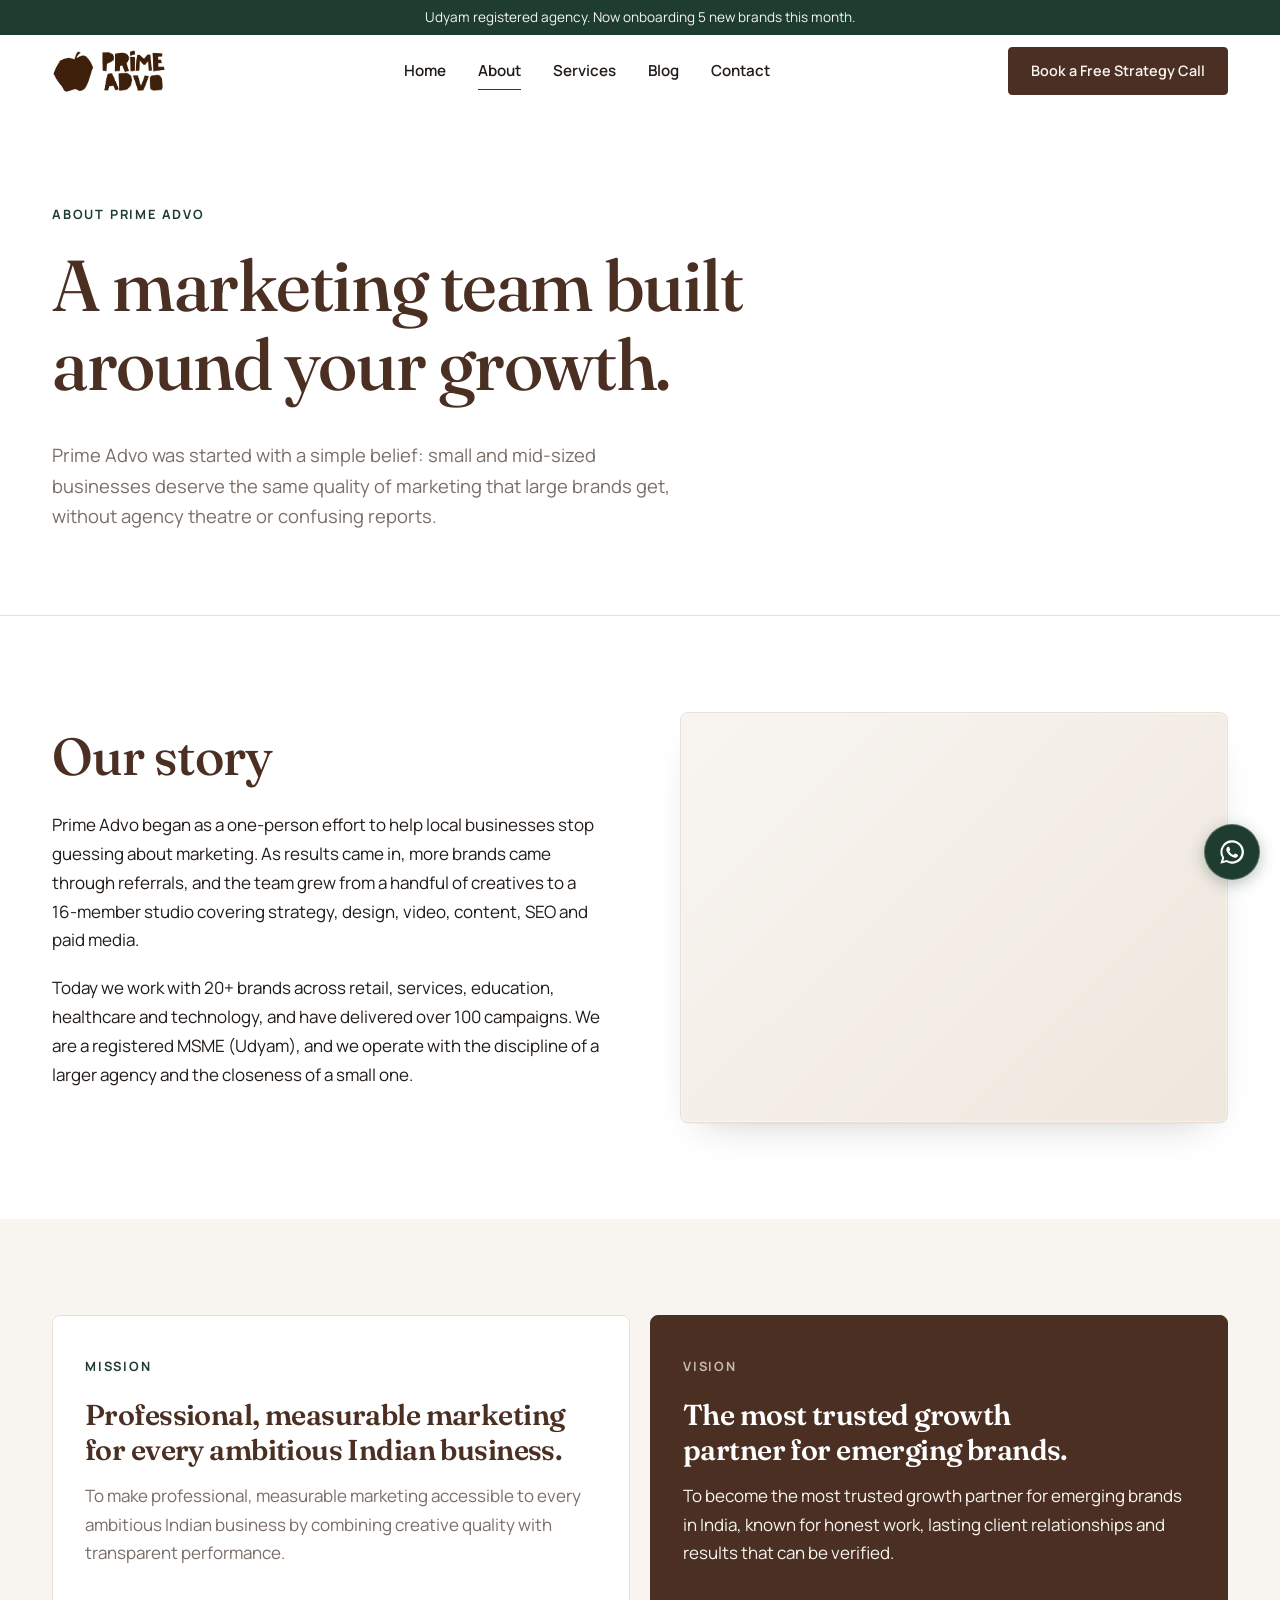
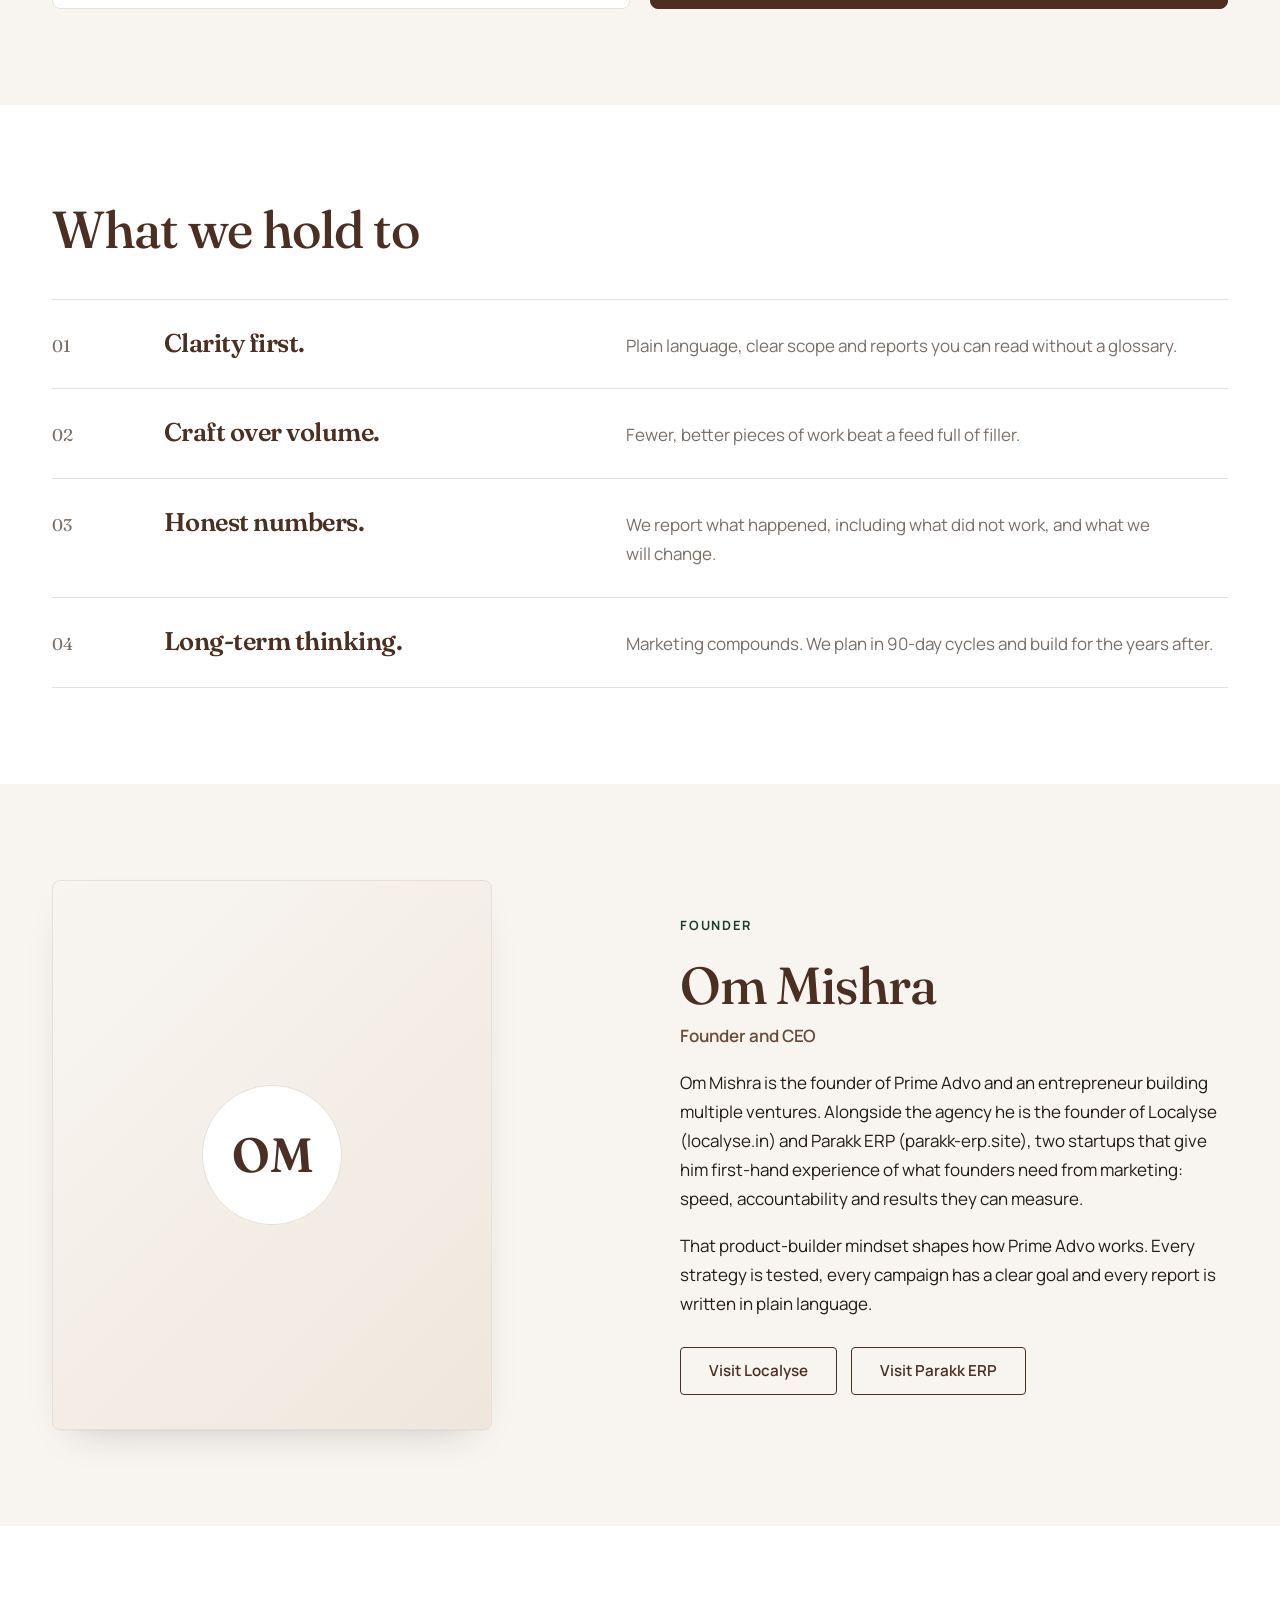
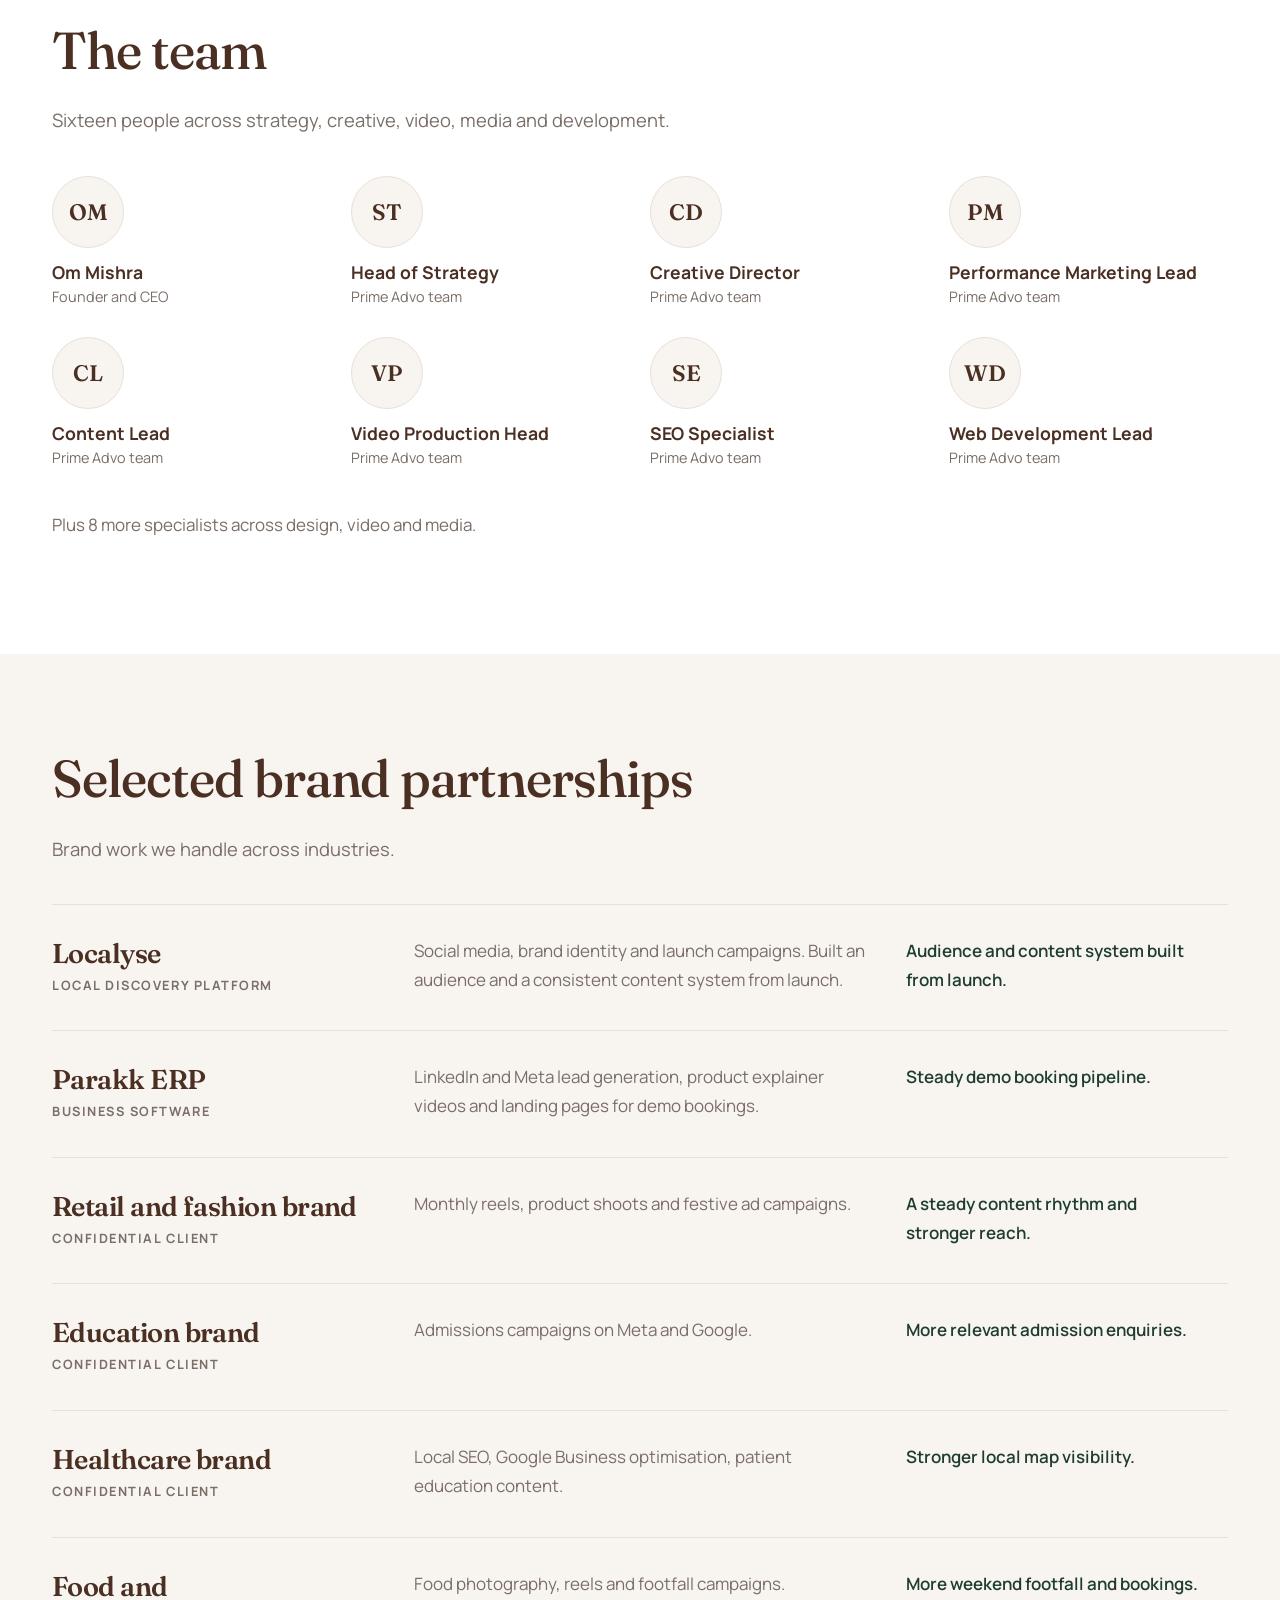
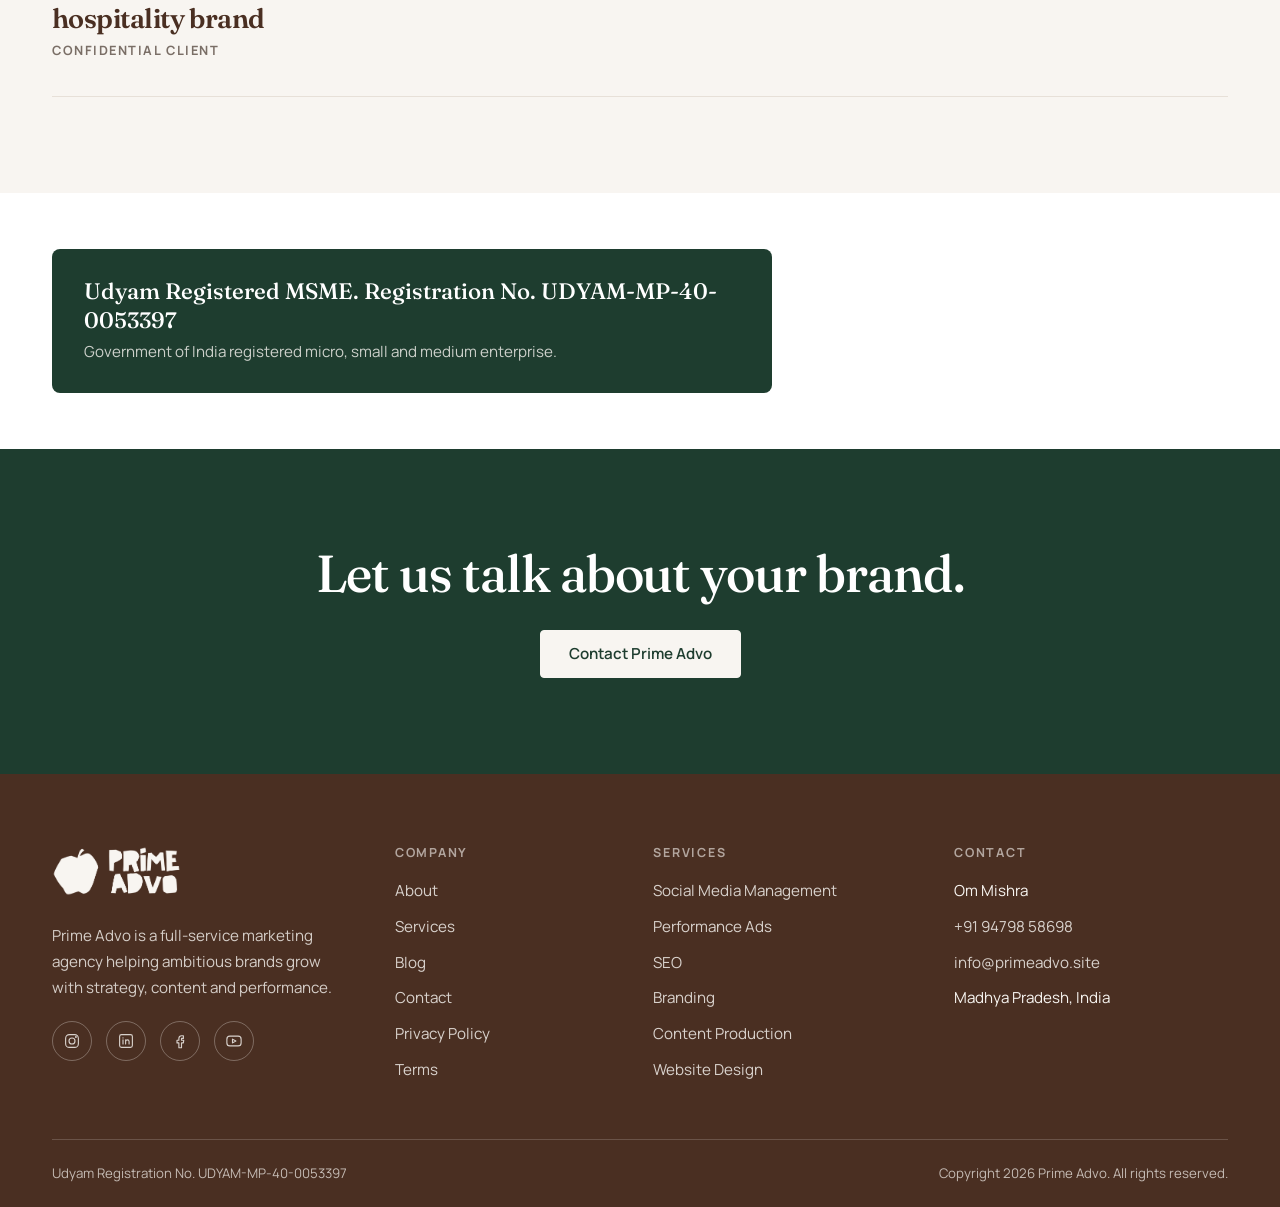
==== about.html @ 2bf1082f "first commit" ====
<!DOCTYPE html>
<html lang="en" class="no-js">
<head>
<meta charset="utf-8">
<meta name="viewport" content="width=device-width, initial-scale=1">
<title>About Prime Advo | A Marketing Team Built Around Your Growth</title>
<meta name="description" content="Meet Prime Advo: a 16-member marketing studio in Madhya Pradesh led by founder Om Mishra. Udyam registered, 20+ brands served, 100+ campaigns delivered.">
<meta property="og:type" content="website">
<meta property="og:site_name" content="Prime Advo">
<meta property="og:title" content="About Prime Advo">
<meta property="og:description" content="A 16-member marketing studio covering strategy, design, video, content, SEO and paid media.">
<meta property="og:image" content="https://images.unsplash.com/photo-1556761175-5973dc0f32e7?auto=format&fit=crop&w=1200&q=80">
<meta property="og:url" content="https://www.primeadvo.com/about.html">
<link rel="icon" href="assets/img/favicon.png" type="image/png">
<link rel="apple-touch-icon" href="assets/img/apple-touch-icon.png">
<meta name="theme-color" content="#4A2F22">
<link rel="preconnect" href="https://fonts.googleapis.com">
<link rel="preconnect" href="https://fonts.gstatic.com" crossorigin>
<link href="https://fonts.googleapis.com/css2?family=Fraunces:wght@500;600&family=Manrope:wght@400;500;600;700&display=swap" rel="stylesheet">
<link rel="stylesheet" href="css/style.css">
</head>
<body>
<a class="skip" href="#main">Skip to content</a>
<div class="announce">Udyam registered agency. Now onboarding 5 new brands this month.</div>
<header class="site-header">
  <div class="container nav">
    <a class="brand" href="index.html" aria-label="Prime Advo home"><img src="assets/img/logo.png" alt="Prime Advo" width="114" height="44"></a>
    <nav class="nav-links" aria-label="Primary">
      <a href="index.html">Home</a>
      <a href="about.html" aria-current="page">About</a>
      <a href="services.html">Services</a>
      <a href="blog.html">Blog</a>
      <a href="contact.html">Contact</a>
    </nav>
    <a class="btn nav-cta" href="contact.html">Book a Free Strategy Call</a>
    <button class="menu-btn" aria-label="Open menu" aria-expanded="false" aria-controls="mobile-menu"><svg class="icon" viewBox="0 0 24 24"><path d="M4 7h16M4 12h16M4 17h16"/></svg></button>
  </div>
</header>
<div class="scrim"></div>
<aside class="mobile-menu" id="mobile-menu" aria-label="Menu">
  <button class="close-btn" aria-label="Close menu"><svg class="icon" viewBox="0 0 24 24"><path d="M6 6l12 12M18 6L6 18"/></svg></button>
  <nav aria-label="Mobile">
    <a href="index.html">Home</a><a href="about.html">About</a><a href="services.html">Services</a><a href="blog.html">Blog</a><a href="contact.html">Contact</a>
  </nav>
  <a class="btn" href="contact.html">Book a Free Strategy Call</a>
</aside>

<main id="main">
<section class="page-hero">
  <div class="container">
    <span class="label">About Prime Advo</span>
    <h1>A marketing team built around your growth.</h1>
    <p class="lead">Prime Advo was started with a simple belief: small and mid-sized businesses deserve the same quality of marketing that large brands get, without agency theatre or confusing reports.</p>
  </div>
</section>

<section class="section" aria-labelledby="story-h">
  <div class="container">
    <div class="split">
      <div>
        <h2 id="story-h">Our story</h2>
        <p>Prime Advo began as a one-person effort to help local businesses stop guessing about marketing. As results came in, more brands came through referrals, and the team grew from a handful of creatives to a 16-member studio covering strategy, design, video, content, SEO and paid media.</p>
        <p>Today we work with 20+ brands across retail, services, education, healthcare and technology, and have delivered over 100 campaigns. We are a registered MSME (Udyam), and we operate with the discipline of a larger agency and the closeness of a small one.</p>
      </div>
      <div class="photo split-media">
        <img src="https://images.unsplash.com/photo-1556761175-5973dc0f32e7?auto=format&fit=crop&w=1400&q=80" alt="Prime Advo style creative team discussing a project at a shared table" width="1400" height="1050" loading="lazy">
      </div>
    </div>
  </div>
</section>

<section class="section bg-cream" aria-label="Mission and vision" style="padding:var(--pad-section) 0">
  <div class="container">
    <div class="panels">
      <div class="panel reveal" style="background:var(--white)"><span class="label">Mission</span><h3>Professional, measurable marketing for every ambitious Indian business.</h3><p style="margin:0;color:var(--muted)">To make professional, measurable marketing accessible to every ambitious Indian business by combining creative quality with transparent performance.</p></div>
      <div class="panel dark reveal"><span class="label" style="color:rgba(248,245,241,.7)">Vision</span><h3>The most trusted growth partner for emerging brands.</h3><p style="margin:0">To become the most trusted growth partner for emerging brands in India, known for honest work, lasting client relationships and results that can be verified.</p></div>
    </div>
  </div>
</section>

<section class="section" aria-labelledby="values-h">
  <div class="container">
    <h2 id="values-h" style="margin-bottom:40px">What we hold to</h2>
    <div class="values">
      <div class="value reveal"><span class="n">01</span><h3>Clarity first.</h3><p>Plain language, clear scope and reports you can read without a glossary.</p></div>
      <div class="value reveal"><span class="n">02</span><h3>Craft over volume.</h3><p>Fewer, better pieces of work beat a feed full of filler.</p></div>
      <div class="value reveal"><span class="n">03</span><h3>Honest numbers.</h3><p>We report what happened, including what did not work, and what we will change.</p></div>
      <div class="value reveal"><span class="n">04</span><h3>Long-term thinking.</h3><p>Marketing compounds. We plan in 90-day cycles and build for the years after.</p></div>
    </div>
  </div>
</section>

<section class="section bg-cream" aria-labelledby="founder-h">
  <div class="container">
    <div class="split">
      <div class="photo founder-photo">
        <span class="initials" aria-hidden="true">OM</span>
        <img src="assets/img/om-mishra.jpg" alt="Portrait of Om Mishra, founder and CEO of Prime Advo" width="880" height="1100" loading="lazy" style="position:absolute;inset:0" onerror="this.style.display='none'">
      </div>
      <div>
        <span class="label">Founder</span>
        <h2 id="founder-h" style="margin-bottom:.15em">Om Mishra</h2>
        <p style="color:var(--coffee-soft);font-weight:600">Founder and CEO</p>
        <p>Om Mishra is the founder of Prime Advo and an entrepreneur building multiple ventures. Alongside the agency he is the founder of Localyse (localyse.in) and Parakk ERP (parakk-erp.site), two startups that give him first-hand experience of what founders need from marketing: speed, accountability and results they can measure.</p>
        <p>That product-builder mindset shapes how Prime Advo works. Every strategy is tested, every campaign has a clear goal and every report is written in plain language.</p>
        <div class="btn-group">
          <a class="btn btn-outline" href="https://localyse.in" target="_blank" rel="noopener">Visit Localyse</a>
          <a class="btn btn-outline" href="https://parakk-erp.site" target="_blank" rel="noopener">Visit Parakk ERP</a>
        </div>
      </div>
    </div>
  </div>
</section>

<section class="section" aria-labelledby="team-h">
  <div class="container">
    <h2 id="team-h">The team</h2>
    <p class="lead">Sixteen people across strategy, creative, video, media and development.</p>
    <div class="team-grid">
      <div class="member reveal"><div class="initials" aria-hidden="true">OM</div><h3>Om Mishra</h3><p>Founder and CEO</p></div>
      <div class="member reveal"><div class="initials" aria-hidden="true">ST</div><h3>Head of Strategy</h3><p>Prime Advo team</p></div>
      <div class="member reveal"><div class="initials" aria-hidden="true">CD</div><h3>Creative Director</h3><p>Prime Advo team</p></div>
      <div class="member reveal"><div class="initials" aria-hidden="true">PM</div><h3>Performance Marketing Lead</h3><p>Prime Advo team</p></div>
      <div class="member reveal"><div class="initials" aria-hidden="true">CL</div><h3>Content Lead</h3><p>Prime Advo team</p></div>
      <div class="member reveal"><div class="initials" aria-hidden="true">VP</div><h3>Video Production Head</h3><p>Prime Advo team</p></div>
      <div class="member reveal"><div class="initials" aria-hidden="true">SE</div><h3>SEO Specialist</h3><p>Prime Advo team</p></div>
      <div class="member reveal"><div class="initials" aria-hidden="true">WD</div><h3>Web Development Lead</h3><p>Prime Advo team</p></div>
    </div>
    <p style="margin-top:40px;color:var(--muted)">Plus 8 more specialists across design, video and media.</p>
  </div>
</section>

<section class="section bg-cream" aria-labelledby="partners-h">
  <div class="container">
    <h2 id="partners-h">Selected brand partnerships</h2>
    <p class="lead">Brand work we handle across industries.</p>
    <div class="brand-rows">
      <div class="brand-row reveal"><div><h3>Localyse</h3><span class="ind">Local discovery platform</span></div><p>Social media, brand identity and launch campaigns. Built an audience and a consistent content system from launch.</p><p class="res">Audience and content system built from launch.</p></div>
      <div class="brand-row reveal"><div><h3>Parakk ERP</h3><span class="ind">Business software</span></div><p>LinkedIn and Meta lead generation, product explainer videos and landing pages for demo bookings.</p><p class="res">Steady demo booking pipeline.</p></div>
      <div class="brand-row reveal"><div><h3>Retail and fashion brand</h3><span class="ind">Confidential client</span></div><p>Monthly reels, product shoots and festive ad campaigns.</p><p class="res">A steady content rhythm and stronger reach.</p></div>
      <div class="brand-row reveal"><div><h3>Education brand</h3><span class="ind">Confidential client</span></div><p>Admissions campaigns on Meta and Google.</p><p class="res">More relevant admission enquiries.</p></div>
      <div class="brand-row reveal"><div><h3>Healthcare brand</h3><span class="ind">Confidential client</span></div><p>Local SEO, Google Business optimisation, patient education content.</p><p class="res">Stronger local map visibility.</p></div>
      <div class="brand-row reveal"><div><h3>Food and hospitality brand</h3><span class="ind">Confidential client</span></div><p>Food photography, reels and footfall campaigns.</p><p class="res">More weekend footfall and bookings.</p></div>
    </div>
  </div>
</section>

<section class="section" aria-label="Credentials" style="padding:56px 0">
  <div class="container">
    <div class="badge"><strong>Udyam Registered MSME. Registration No. UDYAM-MP-40-0053397</strong><span>Government of India registered micro, small and medium enterprise.</span></div>
  </div>
</section>

<section class="section bg-forest cta">
  <div class="container">
    <h2>Let us talk about your brand.</h2>
    <div class="btn-group"><a class="btn btn-light" href="contact.html">Contact Prime Advo</a></div>
  </div>
</section>
</main>

<footer class="footer">
  <div class="container">
    <div class="footer-grid">
      <div>
        <a class="brand" href="index.html" aria-label="Prime Advo home"><img src="assets/img/logo-light.png" alt="Prime Advo" width="130" height="50"></a>
        <p style="margin-top:18px;max-width:320px">Prime Advo is a full-service marketing agency helping ambitious brands grow with strategy, content and performance.</p>
        <div class="social">
          <a href="#" aria-label="Instagram"><svg class="icon" viewBox="0 0 24 24"><rect x="3.5" y="3.5" width="17" height="17" rx="5"/><circle cx="12" cy="12" r="4"/><circle cx="17.2" cy="6.8" r=".6"/></svg></a>
          <a href="#" aria-label="LinkedIn"><svg class="icon" viewBox="0 0 24 24"><rect x="3.5" y="3.5" width="17" height="17" rx="2.5"/><path d="M8 10.5V16M8 7.8v.1M11.5 16v-3.2a2.3 2.3 0 0 1 4.6 0V16M11.5 10.5V16"/></svg></a>
          <a href="#" aria-label="Facebook"><svg class="icon" viewBox="0 0 24 24"><path d="M14 8.5h2.5V5H14a3.5 3.5 0 0 0-3.5 3.5V11H8v3.5h2.5V21H14v-6.5h2.5L17 11h-3V8.5z"/></svg></a>
          <a href="#" aria-label="YouTube"><svg class="icon" viewBox="0 0 24 24"><rect x="2.5" y="5.5" width="19" height="13" rx="4"/><path d="M10 9.5v5l4.5-2.5z"/></svg></a>
        </div>
      </div>
      <div><h4>Company</h4><ul><li><a href="about.html">About</a></li><li><a href="services.html">Services</a></li><li><a href="blog.html">Blog</a></li><li><a href="contact.html">Contact</a></li><li><a href="privacy.html">Privacy Policy</a></li><li><a href="terms.html">Terms</a></li></ul></div>
      <div><h4>Services</h4><ul><li><a href="services.html#social">Social Media Management</a></li><li><a href="services.html#ads">Performance Ads</a></li><li><a href="services.html#seo">SEO</a></li><li><a href="services.html#branding">Branding</a></li><li><a href="services.html#content">Content Production</a></li><li><a href="services.html#website">Website Design</a></li></ul></div>
      <div><h4>Contact</h4><ul><li>Om Mishra</li><li><a href="tel:+919479858698">+91 94798 58698</a></li><li><a href="mailto:info@primeadvo.site">info@primeadvo.site</a></li><li>Madhya Pradesh, India</li></ul></div>
    </div>
    <div class="footer-bottom"><span>Udyam Registration No. UDYAM-MP-40-0053397</span><span>Copyright 2026 Prime Advo. All rights reserved.</span></div>
  </div>
</footer>

<a class="wa" href="https://wa.me/919479858698?text=Hi%20Prime%20Advo%2C%20I%20want%20to%20discuss%20my%20brand." target="_blank" rel="noopener" aria-label="Chat with Prime Advo on WhatsApp"><svg viewBox="0 0 24 24" aria-hidden="true"><path d="M12.04 2a9.9 9.9 0 0 0-8.5 15l-1.5 5 5.1-1.4A10 10 0 1 0 12.04 2zm0 18.2a8.2 8.2 0 0 1-4.2-1.15l-.3-.18-3 .8.8-2.9-.2-.3a8.2 8.2 0 1 1 6.9 3.73zm4.5-6.1c-.25-.12-1.46-.72-1.69-.8-.22-.08-.39-.12-.55.12-.16.25-.63.8-.78.96-.14.17-.29.18-.53.06a6.7 6.7 0 0 1-3.3-2.9c-.25-.43.25-.4.72-1.33.08-.16.04-.3-.02-.42-.06-.12-.55-1.33-.76-1.82-.2-.48-.4-.41-.55-.42h-.47c-.16 0-.43.06-.65.3-.22.25-.86.85-.86 2.07s.88 2.4 1 2.57c.12.16 1.74 2.65 4.2 3.72 1.56.67 2.17.73 2.95.62.48-.07 1.46-.6 1.67-1.18.2-.58.2-1.07.14-1.18-.06-.1-.22-.16-.47-.28z"/></svg></a>
<script src="js/main.js"></script>
</body>
</html>
---- css/style.css ----
/* Prime Advo - main stylesheet. Light theme only. */
:root {
  --white: #FFFFFF;
  --cream: #F8F5F1;
  --coffee: #4A2F22;
  --coffee-soft: #6B4A38;
  --forest: #1E3D2F;
  --ink: #221C18;
  --muted: #7A6E66;
  --line: #E7E0D8;
  --font-head: 'Fraunces', Georgia, 'Times New Roman', serif;
  --font-body: 'Manrope', system-ui, -apple-system, 'Segoe UI', sans-serif;
  --pad-section: 64px;
  --gutter: 20px;
}
@media (min-width: 900px) { :root { --pad-section: 96px; --gutter: 32px; } }

*, *::before, *::after { box-sizing: border-box; }
html { scroll-behavior: smooth; -webkit-text-size-adjust: 100%; }
body {
  margin: 0; font-family: var(--font-body); font-size: 17px; line-height: 1.7;
  color: var(--ink); background: var(--white); -webkit-font-smoothing: antialiased;
}
img { max-width: 100%; height: auto; display: block; }
a { color: inherit; text-decoration: none; }
ul { margin: 0; padding: 0; list-style: none; }
h1, h2, h3, h4 { font-family: var(--font-head); font-weight: 500; color: var(--coffee); line-height: 1.1; letter-spacing: -0.02em; margin: 0 0 .5em; }
h1 { font-size: clamp(2.5rem, 7vw, 5.25rem); font-weight: 500; }
h2 { font-size: clamp(2rem, 4.2vw, 3.25rem); }
h3 { font-size: clamp(1.35rem, 2vw, 1.75rem); font-weight: 600; line-height: 1.2; }
p { margin: 0 0 1.1em; }
.lead { font-size: 1.15rem; color: var(--muted); max-width: 640px; }
.label { font-size: .8rem; font-weight: 700; letter-spacing: .14em; text-transform: uppercase; color: var(--coffee-soft); margin-bottom: 20px; display: block; }
:focus-visible { outline: 2px solid var(--forest); outline-offset: 3px; border-radius: 2px; }
.skip { position: absolute; left: -999px; top: 8px; background: var(--coffee); color: var(--cream); padding: 10px 16px; z-index: 200; }
.skip:focus { left: 8px; }

.container { width: 100%; max-width: 1240px; margin: 0 auto; padding: 0 var(--gutter); }
.section { padding: var(--pad-section) 0; }
.bg-cream { background: var(--cream); }
.bg-forest { background: var(--forest); color: var(--cream); }
.bg-forest h2, .bg-forest h3 { color: var(--white); }
.center { text-align: center; }
.center .lead { margin-left: auto; margin-right: auto; }

/* Buttons */
.btn {
  display: inline-block; padding: 14px 28px; border-radius: 4px; font-family: var(--font-body);
  font-weight: 600; font-size: .95rem; line-height: 1.2; cursor: pointer; border: 1.5px solid var(--coffee);
  background: var(--coffee); color: var(--cream); transition: background .25s, color .25s, border-color .25s, transform .25s;
}
.btn:hover { background: var(--coffee-soft); border-color: var(--coffee-soft); }
.btn-outline { background: transparent; color: var(--coffee); }
.btn-outline:hover { background: var(--coffee); color: var(--cream); border-color: var(--coffee); }
.btn-light { background: var(--cream); color: var(--forest); border-color: var(--cream); }
.btn-light:hover { background: var(--white); border-color: var(--white); }
.btn-group { display: flex; flex-wrap: wrap; gap: 14px; margin-top: 28px; }
.link-arrow { display: inline-flex; align-items: center; gap: 8px; font-weight: 600; color: var(--coffee); border-bottom: 1px solid transparent; transition: gap .25s, border-color .25s; }
.link-arrow:hover { gap: 14px; border-color: var(--coffee); }
.link-arrow svg { width: 18px; height: 18px; }
.icon { width: 22px; height: 22px; fill: none; stroke: currentColor; stroke-width: 1.5; stroke-linecap: round; stroke-linejoin: round; }

/* Announcement bar */
.announce { background: var(--forest); color: var(--cream); font-size: .85rem; text-align: center; padding: 8px var(--gutter); line-height: 1.4; }

/* Navbar */
.site-header { position: sticky; top: 0; z-index: 100; background: rgba(255,255,255,.94); -webkit-backdrop-filter: saturate(1.4) blur(10px); backdrop-filter: saturate(1.4) blur(10px); border-bottom: 1px solid transparent; transition: border-color .3s, box-shadow .3s; }
.site-header.scrolled { border-bottom-color: var(--line); box-shadow: 0 2px 14px rgba(34, 28, 24, .06); }
.nav { display: flex; align-items: center; justify-content: space-between; height: 72px; }
.brand { display: inline-flex; align-items: center; gap: 10px; }
.brand img { height: 44px; width: auto; }
.brand-text { display: none; font-family: var(--font-head); font-weight: 600; font-size: 1.4rem; color: var(--coffee); letter-spacing: -0.02em; }
.brand.no-logo .brand-text { display: inline; }
.footer .brand-text { color: var(--white); }
.nav-links { display: none; gap: 32px; }
.nav-links a { font-weight: 600; font-size: .95rem; padding: 6px 0; border-bottom: 1.5px solid transparent; transition: border-color .25s, color .25s; }
.nav-links a:hover { color: var(--coffee-soft); }
.nav-links a[aria-current="page"] { border-bottom-color: var(--coffee); }
.nav-cta { display: none; padding: 12px 22px; font-size: .9rem; }
.menu-btn { width: 44px; height: 44px; background: none; border: 0; cursor: pointer; color: var(--coffee); display: inline-flex; align-items: center; justify-content: center; }
.menu-btn svg { width: 26px; height: 26px; }
@media (min-width: 960px) {
  .nav-links, .nav-cta { display: flex; }
  .menu-btn { display: none; }
}
.mobile-menu {
  position: fixed; inset: 0 0 0 auto; width: min(86vw, 380px); height: 100vh; height: 100dvh; background: var(--white);
  z-index: 150; padding: 24px; transform: translateX(100%); transition: transform .35s ease; visibility: hidden;
  display: flex; flex-direction: column; border-left: 1px solid var(--line);
}
.mobile-menu.open { transform: none; visibility: visible; }
.mobile-menu .close-btn { align-self: flex-end; background: none; border: 0; width: 44px; height: 44px; cursor: pointer; color: var(--coffee); }
.mobile-menu nav { margin: 24px 0; }
.mobile-menu nav a { display: block; font-family: var(--font-head); font-size: 2rem; color: var(--coffee); padding: 10px 0; border-bottom: 1px solid var(--line); }
.mobile-menu .btn { text-align: center; margin-top: auto; }
.scrim { position: fixed; inset: 0; background: rgba(34, 28, 24, .35); z-index: 140; opacity: 0; pointer-events: none; transition: opacity .3s; }
.scrim.open { opacity: 1; pointer-events: auto; }

/* Hero */
.hero { padding: 48px 0 var(--pad-section); }
.hero-grid { display: grid; gap: 48px; align-items: center; }
@media (min-width: 960px) { .hero-grid { grid-template-columns: 1.1fr .9fr; gap: 72px; } .hero { padding-top: 80px; } }
.hero p.lead { margin-top: 24px; }
.photo { position: relative; border-radius: 8px; overflow: hidden; border: 1px solid var(--line); background: var(--cream); }
.photo img { width: 100%; height: 100%; object-fit: cover; }
.hero-photo { aspect-ratio: 4 / 5; }
.float-card { position: absolute; left: 16px; bottom: 16px; background: var(--white); border: 1px solid var(--line); border-radius: 8px; padding: 14px 20px; display: flex; gap: 22px; }
.float-card strong { display: block; font-family: var(--font-head); font-size: 1.6rem; color: var(--coffee); line-height: 1.1; font-weight: 600; }
.float-card span { font-size: .8rem; color: var(--muted); }
.trust-row { margin-top: 64px; padding-top: 24px; border-top: 1px solid var(--line); display: grid; gap: 12px 32px; grid-template-columns: 1fr 1fr; font-size: .9rem; font-weight: 600; color: var(--coffee-soft); }
@media (min-width: 900px) { .trust-row { grid-template-columns: repeat(4, 1fr); } }
.trust-row li { display: flex; align-items: center; gap: 10px; }
.trust-row svg { width: 18px; height: 18px; flex: none; color: var(--forest); }

/* Marquee */
.marquee-wrap { overflow: hidden; margin-top: 32px; border-top: 1px solid var(--line); border-bottom: 1px solid var(--line); padding: 28px 0; }
.marquee { display: flex; width: max-content; animation: scroll 38s linear infinite; }
.marquee:hover { animation-play-state: paused; }
.marquee span { font-family: var(--font-head); font-size: clamp(1.6rem, 3vw, 2.4rem); color: var(--coffee); padding: 0 40px; white-space: nowrap; font-weight: 500; }
.marquee span::after { content: ""; display: inline-block; width: 6px; height: 6px; background: var(--line); border-radius: 50%; margin-left: 80px; vertical-align: middle; }
@keyframes scroll { to { transform: translateX(-50%); } }

/* Statement */
.statement { font-family: var(--font-head); font-size: clamp(1.6rem, 3.4vw, 2.75rem); line-height: 1.25; color: var(--coffee); max-width: 1000px; letter-spacing: -0.015em; }

/* Numbered services */
.sec-head { display: grid; gap: 16px; margin-bottom: 48px; }
@media (min-width: 900px) { .sec-head { grid-template-columns: 1fr 1fr; align-items: end; } }
.num-list { border-top: 1px solid var(--line); }
.num-row { display: grid; gap: 8px; padding: 32px 0; border-bottom: 1px solid var(--line); transition: background .25s, padding .25s; align-items: start; }
.num-row .n { font-family: var(--font-head); font-size: 1.1rem; color: var(--muted); }
.num-row h3 { margin: 0; font-size: clamp(1.5rem, 2.8vw, 2.25rem); }
.num-row p { margin: 0; color: var(--muted); max-width: 520px; }
.num-row .link-arrow { margin-top: 8px; }
@media (min-width: 900px) {
  .num-row { grid-template-columns: 80px 1.1fr 1.2fr 60px; gap: 32px; align-items: center; }
  .num-row .link-arrow { margin: 0; justify-self: end; }
  .num-row:hover { padding-left: 12px; }
}

/* Stats */
.stats { display: grid; gap: 40px 24px; grid-template-columns: 1fr 1fr; }
@media (min-width: 900px) { .stats { grid-template-columns: repeat(4, 1fr); } }
.stat { border-left: 1px solid rgba(248, 245, 241, .25); padding-left: 20px; }
.stat .big { font-family: var(--font-head); font-size: clamp(2.5rem, 5vw, 4rem); color: var(--white); line-height: 1; font-weight: 500; }
.stat p { margin: 10px 0 0; font-size: .95rem; color: rgba(248, 245, 241, .8); }

/* Process */
.timeline { display: grid; gap: 0; position: relative; }
.step { padding: 0 0 36px 36px; border-left: 1px solid var(--coffee-soft); position: relative; }
.step::before { content: ""; position: absolute; left: -5px; top: 6px; width: 9px; height: 9px; border-radius: 50%; background: var(--coffee); }
.step .n { font-family: var(--font-head); color: var(--muted); font-size: 1rem; }
.step h3 { margin: 4px 0 8px; }
.step p { color: var(--muted); margin: 0; font-size: .97rem; }
@media (min-width: 900px) {
  .timeline { grid-template-columns: repeat(4, 1fr); gap: 32px; border-top: 1px solid var(--coffee-soft); padding-top: 0; }
  .step { border-left: 0; padding: 36px 0 0; }
  .step::before { left: 0; top: -5px; }
}

/* Split */
.split { display: grid; gap: 48px; align-items: center; }
@media (min-width: 900px) { .split { grid-template-columns: 1fr 1fr; gap: 80px; } .split.rev .split-media { order: -1; } }
.split-media { aspect-ratio: 4 / 3; }
.points { display: grid; gap: 22px; margin-top: 32px; }
.points li { border-left: 2px solid var(--coffee); padding-left: 20px; }
.points strong { color: var(--coffee); }

/* Cards */
.card { background: var(--white); border: 1px solid var(--line); border-radius: 8px; padding: 28px; transition: transform .3s, border-color .3s; }
.card:hover { transform: translateY(-4px); border-color: var(--coffee-soft); }
.bg-cream .card { background: var(--white); }
.mini-grid { display: grid; gap: 20px; }
@media (min-width: 800px) { .mini-grid { grid-template-columns: repeat(3, 1fr); } }
.mini-grid .price { font-family: var(--font-head); font-size: 2rem; color: var(--coffee); font-weight: 600; line-height: 1.1; margin: 8px 0 12px; }
.mini-grid p { color: var(--muted); font-size: .95rem; margin: 0; }

/* Testimonials */
.quotes { display: grid; gap: 40px; }
@media (min-width: 900px) { .quotes { grid-template-columns: repeat(3, 1fr); gap: 48px; } }
.quote { border-top: 1px solid var(--line); padding-top: 24px; }
.quote blockquote { margin: 0 0 20px; font-family: var(--font-head); font-size: 1.3rem; line-height: 1.4; color: var(--coffee); }
.quote cite { font-style: normal; font-size: .9rem; color: var(--muted); font-weight: 600; }

/* Accordion */
.faq { max-width: 860px; border-top: 1px solid var(--line); }
.faq-item { border-bottom: 1px solid var(--line); }
.faq-q { width: 100%; text-align: left; background: none; border: 0; padding: 24px 0; cursor: pointer; display: flex; justify-content: space-between; align-items: center; gap: 20px; font-family: var(--font-head); font-size: 1.3rem; color: var(--coffee); font-weight: 500; line-height: 1.3; }
.faq-q svg { width: 20px; height: 20px; flex: none; transition: transform .3s; }
.faq-q[aria-expanded="true"] svg { transform: rotate(45deg); }
.faq-a { display: grid; grid-template-rows: 0fr; transition: grid-template-rows .3s ease; }
.faq-a > div { overflow: hidden; }
.faq-a p { margin: 0 0 24px; color: var(--muted); max-width: 720px; }
.faq-q[aria-expanded="true"] + .faq-a { grid-template-rows: 1fr; }

/* CTA */
.cta { text-align: center; }
.cta h2 { max-width: 760px; margin-left: auto; margin-right: auto; }
.cta p { max-width: 560px; margin: 0 auto 8px; color: rgba(248, 245, 241, .85); }
.cta .btn-group { justify-content: center; }

/* Page hero (inner pages) */
.page-hero { padding: 64px 0 40px; border-bottom: 1px solid var(--line); }
.page-hero h1 { max-width: 920px; font-size: clamp(2.4rem, 6vw, 4.5rem); }
@media (min-width: 900px) { .page-hero { padding: 96px 0 64px; } }

/* About */
.panels { display: grid; gap: 20px; }
@media (min-width: 800px) { .panels { grid-template-columns: 1fr 1fr; } }
.panel { padding: 40px 32px; border-radius: 8px; border: 1px solid var(--line); background: var(--cream); }
.panel.dark { background: var(--coffee); color: var(--cream); border-color: var(--coffee); }
.panel.dark h3 { color: var(--white); }
.panel h3 { font-size: 1.8rem; }
.values { border-top: 1px solid var(--line); }
.value { display: grid; gap: 6px; padding: 28px 0; border-bottom: 1px solid var(--line); }
.value h3 { margin: 0; }
.value p { margin: 0; color: var(--muted); }
@media (min-width: 800px) { .value { grid-template-columns: 80px 1fr 1.4fr; gap: 32px; align-items: baseline; } }
.value .n { font-family: var(--font-head); color: var(--muted); }
.founder-photo { aspect-ratio: 4 / 5; max-width: 440px; display: flex; align-items: center; justify-content: center; }
.initials { width: 72px; height: 72px; border-radius: 50%; background: var(--cream); border: 1px solid var(--line); display: flex; align-items: center; justify-content: center; font-family: var(--font-head); font-size: 1.4rem; color: var(--coffee); font-weight: 600; }
.founder-photo .initials { width: 140px; height: 140px; font-size: 3rem; background: var(--white); }
.team-grid { display: grid; gap: 28px 20px; grid-template-columns: 1fr 1fr; margin-top: 40px; }
@media (min-width: 900px) { .team-grid { grid-template-columns: repeat(4, 1fr); } }
.member .initials { margin-bottom: 14px; }
.bg-cream .member .initials { background: var(--white); }
.section:not(.bg-cream) .member .initials { background: var(--cream); }
.member h3 { font-size: 1.1rem; margin: 0 0 2px; font-family: var(--font-body); font-weight: 700; letter-spacing: 0; }
.member p { margin: 0; font-size: .9rem; color: var(--muted); }
.brand-rows { border-top: 1px solid var(--line); margin-top: 40px; }
.brand-row { display: grid; gap: 10px; padding: 32px 0; border-bottom: 1px solid var(--line); }
.brand-row h3 { margin: 0; font-size: 1.7rem; }
.brand-row .ind { font-size: .8rem; font-weight: 700; letter-spacing: .12em; text-transform: uppercase; color: var(--muted); }
.brand-row p { margin: 0; color: var(--muted); }
.brand-row .res { color: var(--forest); font-weight: 600; }
@media (min-width: 900px) { .brand-row { grid-template-columns: 1fr 1.4fr 1fr; gap: 40px; align-items: start; } }
.badge { display: inline-flex; flex-direction: column; gap: 4px; background: var(--forest); color: var(--cream); padding: 28px 32px; border-radius: 8px; max-width: 720px; }
.badge strong { font-family: var(--font-head); font-size: 1.4rem; font-weight: 500; color: var(--white); line-height: 1.3; }
.badge span { font-size: .95rem; color: rgba(248, 245, 241, .8); }

/* Services page */
.svc-row { display: grid; gap: 32px; padding: 56px 0; border-bottom: 1px solid var(--line); align-items: center; scroll-margin-top: 90px; }
.svc-row:first-child { padding-top: 0; }
@media (min-width: 900px) { .svc-row { grid-template-columns: 1fr 1fr; gap: 72px; } .svc-row.rev .photo { order: 2; } }
.svc-row .photo { aspect-ratio: 4 / 3; }
.svc-row .n { font-family: var(--font-head); color: var(--muted); }
.checks { display: grid; gap: 10px; margin-top: 20px; }
.checks li { display: flex; gap: 12px; align-items: flex-start; font-weight: 600; font-size: .96rem; }
.checks svg { width: 18px; height: 18px; flex: none; margin-top: 5px; color: var(--forest); }
.pricing { display: grid; gap: 20px; margin-top: 40px; }
@media (min-width: 700px) { .pricing { grid-template-columns: 1fr 1fr; } }
@media (min-width: 1100px) { .pricing { grid-template-columns: repeat(4, 1fr); } }
.plan { display: flex; flex-direction: column; background: var(--white); border: 1px solid var(--line); border-radius: 8px; padding: 32px 26px; position: relative; transition: transform .3s; }
.plan:hover { transform: translateY(-4px); }
.plan h3 { margin: 0 0 6px; font-size: 1.5rem; }
.plan .amt { font-family: var(--font-head); font-size: 2.4rem; font-weight: 600; color: var(--coffee); line-height: 1.1; margin: 10px 0 2px; }
.plan .per { font-size: .85rem; color: var(--muted); margin-bottom: 14px; }
.plan .desc { font-size: .95rem; color: var(--muted); }
.plan ul { margin: 12px 0 28px; display: grid; gap: 9px; font-size: .93rem; border-top: 1px solid var(--line); padding-top: 18px; flex: 1; }
.plan ul li { display: flex; gap: 10px; }
.plan ul svg { width: 16px; height: 16px; flex: none; margin-top: 5px; color: var(--forest); }
.plan .btn { text-align: center; }
.plan.featured { background: var(--forest); border-color: var(--forest); color: var(--cream); }
.plan.featured h3, .plan.featured .amt { color: var(--white); }
.plan.featured .per, .plan.featured .desc { color: rgba(248, 245, 241, .75); }
.plan.featured ul { border-color: rgba(248, 245, 241, .25); }
.plan.featured ul svg { color: var(--cream); }
.plan.featured .btn { background: var(--cream); color: var(--forest); border-color: var(--cream); }
.plan.featured .btn:hover { background: var(--white); }
.tag { position: absolute; top: -12px; left: 26px; background: var(--cream); color: var(--forest); border: 1px solid var(--forest); font-size: .72rem; font-weight: 700; letter-spacing: .1em; text-transform: uppercase; padding: 4px 12px; border-radius: 4px; }
.table-wrap { overflow-x: auto; border: 1px solid var(--line); border-radius: 8px; margin-top: 28px; background: var(--white); }
table { width: 100%; border-collapse: collapse; min-width: 480px; }
th, td { text-align: left; padding: 16px 22px; border-bottom: 1px solid var(--line); font-size: .97rem; }
th { font-size: .78rem; letter-spacing: .1em; text-transform: uppercase; color: var(--muted); background: var(--cream); }
tr:last-child td { border-bottom: 0; }
td:last-child { font-weight: 700; color: var(--coffee); white-space: nowrap; }

/* Blog */
.chips { display: flex; flex-wrap: wrap; gap: 10px; margin: 0 0 40px; }
.chip { background: var(--white); border: 1px solid var(--line); border-radius: 100px; padding: 8px 20px; font-family: var(--font-body); font-weight: 600; font-size: .9rem; color: var(--coffee); cursor: pointer; transition: background .25s, color .25s, border-color .25s; }
.chip:hover { border-color: var(--coffee); }
.chip[aria-pressed="true"] { background: var(--coffee); color: var(--cream); border-color: var(--coffee); }
.post-grid { display: grid; gap: 40px 28px; }
@media (min-width: 700px) { .post-grid { grid-template-columns: 1fr 1fr; } }
.post-card { display: block; }
.post-card .photo { aspect-ratio: 3 / 2; margin-bottom: 18px; }
.post-card .photo img { transition: transform .5s; }
.post-card:hover .photo img { transform: scale(1.03); }
.post-card h3 { font-size: 1.45rem; margin: 8px 0; }
.post-card p { color: var(--muted); font-size: .96rem; margin: 0; display: -webkit-box; -webkit-line-clamp: 2; -webkit-box-orient: vertical; overflow: hidden; }
.meta { display: flex; flex-wrap: wrap; gap: 6px 14px; font-size: .82rem; color: var(--muted); font-weight: 600; align-items: center; }
.meta .cat { color: var(--forest); text-transform: uppercase; letter-spacing: .1em; font-size: .74rem; font-weight: 700; }
.post-card.feature { grid-column: 1 / -1; display: grid; gap: 28px; align-items: center; padding-bottom: 40px; border-bottom: 1px solid var(--line); }
@media (min-width: 900px) { .post-card.feature { grid-template-columns: 1.3fr 1fr; gap: 56px; } .post-card.feature h3 { font-size: 2.4rem; } .post-card.feature .photo { margin: 0; } }
.post-card.feature p { font-size: 1.05rem; }
.article { max-width: 720px; margin: 0 auto; padding: 56px var(--gutter) 24px; }
.article h1 { font-size: clamp(2.2rem, 5vw, 3.5rem); margin: 14px 0 20px; }
.article .photo { aspect-ratio: 16 / 9; margin: 32px 0; }
.article .body p { font-size: 1.1rem; line-height: 1.8; }
.cta-box { background: var(--forest); color: var(--cream); border-radius: 8px; padding: 36px 32px; margin: 48px 0; }
.cta-box h3 { color: var(--white); font-size: 1.7rem; }
.cta-box p { color: rgba(248, 245, 241, .85); }

/* Contact */
.contact-grid { display: grid; gap: 48px; }
@media (min-width: 960px) { .contact-grid { grid-template-columns: 3fr 2fr; gap: 72px; align-items: start; } }
.form { display: grid; gap: 22px; }
.row-2 { display: grid; gap: 22px; }
@media (min-width: 640px) { .row-2 { grid-template-columns: 1fr 1fr; } }
.field label { display: block; font-weight: 600; font-size: .9rem; margin-bottom: 8px; color: var(--coffee); }
.field input, .field select, .field textarea { width: 100%; font-family: var(--font-body); font-size: 1rem; padding: 14px 16px; border: 1px solid var(--line); border-radius: 4px; background: var(--white); color: var(--ink); transition: border-color .25s; }
.field textarea { min-height: 150px; resize: vertical; }
.field input:focus, .field select:focus, .field textarea:focus { outline: none; border-color: var(--coffee); box-shadow: 0 0 0 3px rgba(74, 47, 34, .12); }
.field.invalid input, .field.invalid select, .field.invalid textarea { border-color: #A4372B; }
.err { color: #A4372B; font-size: .85rem; margin-top: 6px; display: none; font-weight: 600; }
.field.invalid .err { display: block; }
.form-success { display: none; background: var(--cream); border: 1px solid var(--forest); border-left-width: 4px; border-radius: 4px; padding: 28px; }
.form-success.show { display: block; }
.form-success h3 { color: var(--forest); }
.form-success p { margin: 0; }
.details { background: var(--cream); border: 1px solid var(--line); border-radius: 8px; padding: 32px 28px; }
.details dl { margin: 0; display: grid; gap: 18px; }
.details dt { font-size: .75rem; font-weight: 700; letter-spacing: .12em; text-transform: uppercase; color: var(--muted); }
.details dd { margin: 2px 0 0; font-weight: 600; word-break: break-word; }
.details a:hover { color: var(--coffee-soft); text-decoration: underline; }
.map { margin-top: 56px; border: 1px solid var(--line); border-radius: 8px; overflow: hidden; filter: grayscale(1); }
.map iframe { width: 100%; height: 340px; border: 0; display: block; }
.next { display: grid; gap: 28px; margin-top: 36px; }
@media (min-width: 800px) { .next { grid-template-columns: repeat(3, 1fr); gap: 40px; } }
.next .step { padding-bottom: 0; }

/* Legal */
.legal { max-width: 760px; padding: 56px var(--gutter) 96px; margin: 0 auto; }
.legal h1 { font-size: clamp(2.2rem, 5vw, 3.5rem); }
.legal h2 { font-size: 1.6rem; margin-top: 2em; }
.legal ul { list-style: disc; padding-left: 22px; margin-bottom: 1.1em; }
.legal li { margin-bottom: 6px; }
.legal a { text-decoration: underline; color: var(--coffee); }

/* Footer */
.footer { background: var(--coffee); color: var(--cream); padding: 72px 0 0; }
.footer a { color: rgba(248, 245, 241, .82); transition: color .2s; }
.footer a:hover { color: var(--white); }
.footer-grid { display: grid; gap: 40px; padding-bottom: 56px; }
@media (min-width: 700px) { .footer-grid { grid-template-columns: 1fr 1fr; } }
@media (min-width: 1000px) { .footer-grid { grid-template-columns: 1.4fr 1fr 1.2fr 1.3fr; gap: 48px; } }
.footer h4 { font-family: var(--font-body); font-size: .78rem; text-transform: uppercase; letter-spacing: .14em; color: rgba(248, 245, 241, .6); margin-bottom: 18px; font-weight: 700; }
.footer ul { display: grid; gap: 10px; font-size: .95rem; }
.footer p { font-size: .95rem; color: rgba(248, 245, 241, .8); }
.footer .brand img { height: 50px; width: auto; }
.social { display: flex; gap: 14px; margin-top: 20px; }
.social a { width: 40px; height: 40px; border: 1px solid rgba(248, 245, 241, .3); border-radius: 50%; display: flex; align-items: center; justify-content: center; transition: background .25s, border-color .25s; }
.social a:hover { background: rgba(248, 245, 241, .12); border-color: var(--cream); }
.social svg { width: 18px; height: 18px; }
.footer-bottom { border-top: 1px solid rgba(248, 245, 241, .18); padding: 22px 0; display: flex; flex-wrap: wrap; justify-content: space-between; gap: 8px 24px; font-size: .83rem; color: rgba(248, 245, 241, .7); }

/* WhatsApp */
.wa { position: fixed; right: 20px; bottom: 20px; z-index: 90; width: 56px; height: 56px; border-radius: 50%; background: var(--forest); color: var(--white); display: flex; align-items: center; justify-content: center; border: 1px solid rgba(255, 255, 255, .25); box-shadow: 0 4px 16px rgba(30, 61, 47, .3); transition: transform .25s, background .25s; }
.wa:hover { transform: translateY(-3px); background: #17301F; }
.wa svg { width: 28px; height: 28px; fill: currentColor; }

/* Reveal */
.reveal { opacity: 0; transform: translateY(24px); transition: opacity .7s ease, transform .7s ease; }
.reveal.in { opacity: 1; transform: none; }
.no-js .reveal { opacity: 1; transform: none; }
@media (prefers-reduced-motion: reduce) {
  html { scroll-behavior: auto; }
  .reveal { opacity: 1; transform: none; transition: none; }
  .marquee { animation: none; }
  *, *::before, *::after { transition-duration: .01ms !important; }
}


/* ================= Polish and responsive refinements ================= */
html { overflow-x: clip; }
body { overflow-x: clip; text-rendering: optimizeLegibility; }
::selection { background: var(--coffee); color: var(--cream); }
h1, h2, h3 { text-wrap: balance; }
p, li { text-wrap: pretty; }
.brand { flex: none; }
.brand img { object-fit: contain; }
body.menu-open { overflow: hidden; }

/* Image treatment and graceful fallback if a remote photo fails */
.photo { box-shadow: 0 1px 0 rgba(34,28,24,.03), 0 18px 40px -24px rgba(34,28,24,.28); }
.photo img { transition: transform .8s ease; }
.photo.img-fail { background: linear-gradient(135deg, var(--cream), #EFE7DD); min-height: 220px; }
.photo.img-fail img { display: none; }
.hero-photo::after, .split-media::after { content: ""; position: absolute; inset: 0; border-radius: inherit; box-shadow: inset 0 0 0 1px rgba(255,255,255,.35); pointer-events: none; }
.float-card { box-shadow: 0 14px 30px -16px rgba(34,28,24,.35); }

/* Typography fine-tuning */
.lead { line-height: 1.65; }
.label { color: var(--forest); }
.article .body h2 { font-size: clamp(1.5rem, 3vw, 1.9rem); margin: 1.8em 0 .5em; }
.article .body ul { list-style: disc; padding-left: 22px; margin: 0 0 1.3em; font-size: 1.1rem; line-height: 1.8; }
.article .body li { margin-bottom: 6px; }
.back-link { display: inline-flex; align-items: center; gap: 8px; font-weight: 600; font-size: .92rem; color: var(--coffee-soft); }
.back-link:hover { color: var(--coffee); }
.back-link svg { width: 16px; height: 16px; transform: rotate(180deg); }
.related { border-top: 1px solid var(--line); margin-top: 56px; padding-top: 40px; }
.related h2 { font-size: 1.6rem; margin-bottom: 24px; }
.related .post-grid { gap: 32px 24px; }
.article-wrap { padding-bottom: 72px; }
.cta-box .btn { margin-top: 8px; }

/* Buttons: comfortable tap targets */
.btn { min-height: 48px; display: inline-flex; align-items: center; justify-content: center; text-align: center; }
.btn:active { transform: translateY(1px); }
.plan .btn, .mobile-menu .btn { display: flex; }
.chip { min-height: 40px; }
.faq-q { min-height: 56px; }

/* Footer */
.footer .brand { margin-bottom: 4px; }
.footer-bottom span:last-child { margin-left: auto; }

/* Phones and small tablets */
@media (max-width: 959px) {
  .nav { height: 64px; }
  .brand img { height: 38px; }
  .mobile-menu nav a:active { background: var(--cream); }
}
@media (max-width: 699px) {
  body { font-size: 16.5px; line-height: 1.65; }
  h1 { font-size: clamp(2.2rem, 10.5vw, 3rem); line-height: 1.06; }
  h2 { font-size: clamp(1.75rem, 7.6vw, 2.3rem); }
  .announce { font-size: .78rem; padding: 7px var(--gutter); }
  .hero { padding-top: 32px; }
  .hero-grid { gap: 36px; }
  .hero-photo { aspect-ratio: 5 / 4; }
  .float-card { left: 12px; right: 12px; bottom: 12px; justify-content: space-around; gap: 12px; padding: 12px 14px; }
  .float-card strong { font-size: 1.35rem; }
  .btn-group { flex-direction: column; align-items: stretch; }
  .btn-group .btn { width: 100%; }
  .trust-row { margin-top: 44px; font-size: .85rem; }
  .marquee-wrap { padding: 20px 0; }
  .marquee span::after { margin-left: 40px; }
  .num-row { padding: 26px 0; }
  .stat { padding-left: 14px; }
  .panel { padding: 30px 22px; }
  .brand-row { padding: 26px 0; }
  .page-hero { padding: 44px 0 32px; }
  .svc-row { padding: 40px 0; gap: 24px; }
  .plan { padding: 28px 22px; }
  .plan.featured { margin-top: 10px; }
  .faq-q { font-size: 1.12rem; padding: 20px 0; }
  .quote blockquote { font-size: 1.2rem; }
  .cta-box { padding: 28px 22px; }
  .details { padding: 26px 20px; }
  .map iframe { height: 260px; }
  .legal { padding-top: 40px; padding-bottom: 64px; }
  .article { padding-top: 40px; }
  .footer { padding-top: 56px; }
  .footer-grid { gap: 32px; padding-bottom: 40px; }
  .footer-bottom { flex-direction: column; }
  .footer-bottom span:last-child { margin-left: 0; }
  .wa { right: 14px; bottom: calc(14px + env(safe-area-inset-bottom, 0px)); width: 52px; height: 52px; }
  .table-wrap { margin-left: calc(var(--gutter) * -1); margin-right: calc(var(--gutter) * -1); border-radius: 0; border-left: 0; border-right: 0; }
  th, td { padding: 14px 16px; }
}
@media (max-width: 360px) {
  :root { --gutter: 16px; }
  .brand img { height: 34px; }
  .trust-row { grid-template-columns: 1fr; }
  .stats { gap: 32px 16px; }
}
@media (min-width: 700px) and (max-width: 959px) {
  .hero-photo { aspect-ratio: 16 / 10; }
}
@supports (padding: max(0px)) {
  .footer-bottom { padding-bottom: max(22px, env(safe-area-inset-bottom)); }
}
@media print { .announce, .site-header, .wa, .scrim, .mobile-menu { display: none !important; } }
[hidden] { display: none !important; }
.post-grid { grid-template-columns: minmax(0, 1fr); }
@media (min-width: 700px) { .post-grid { grid-template-columns: repeat(2, minmax(0, 1fr)); } }
.post-card { min-width: 0; }
.photo.img-fail { min-height: 0; }
.nav-cta { display: none; }
@media (min-width: 960px) { .nav-cta { display: inline-flex; } }
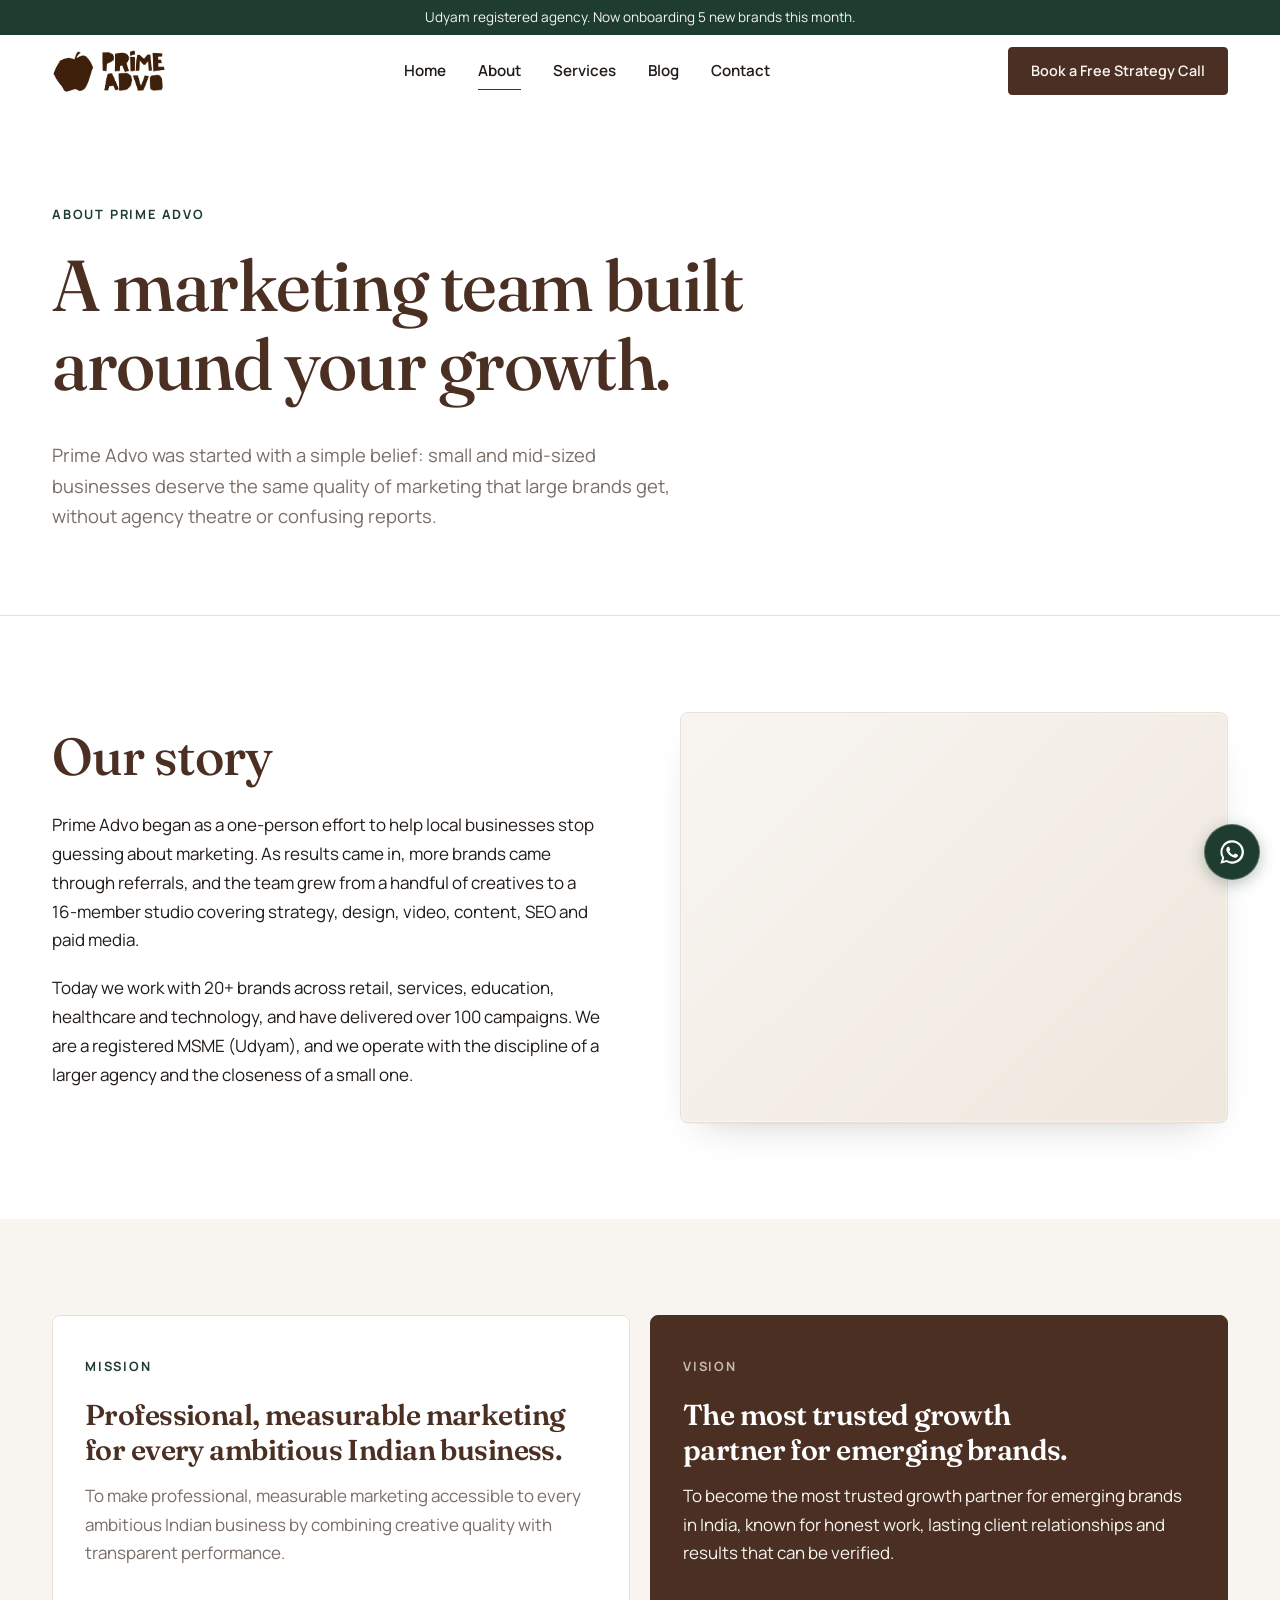
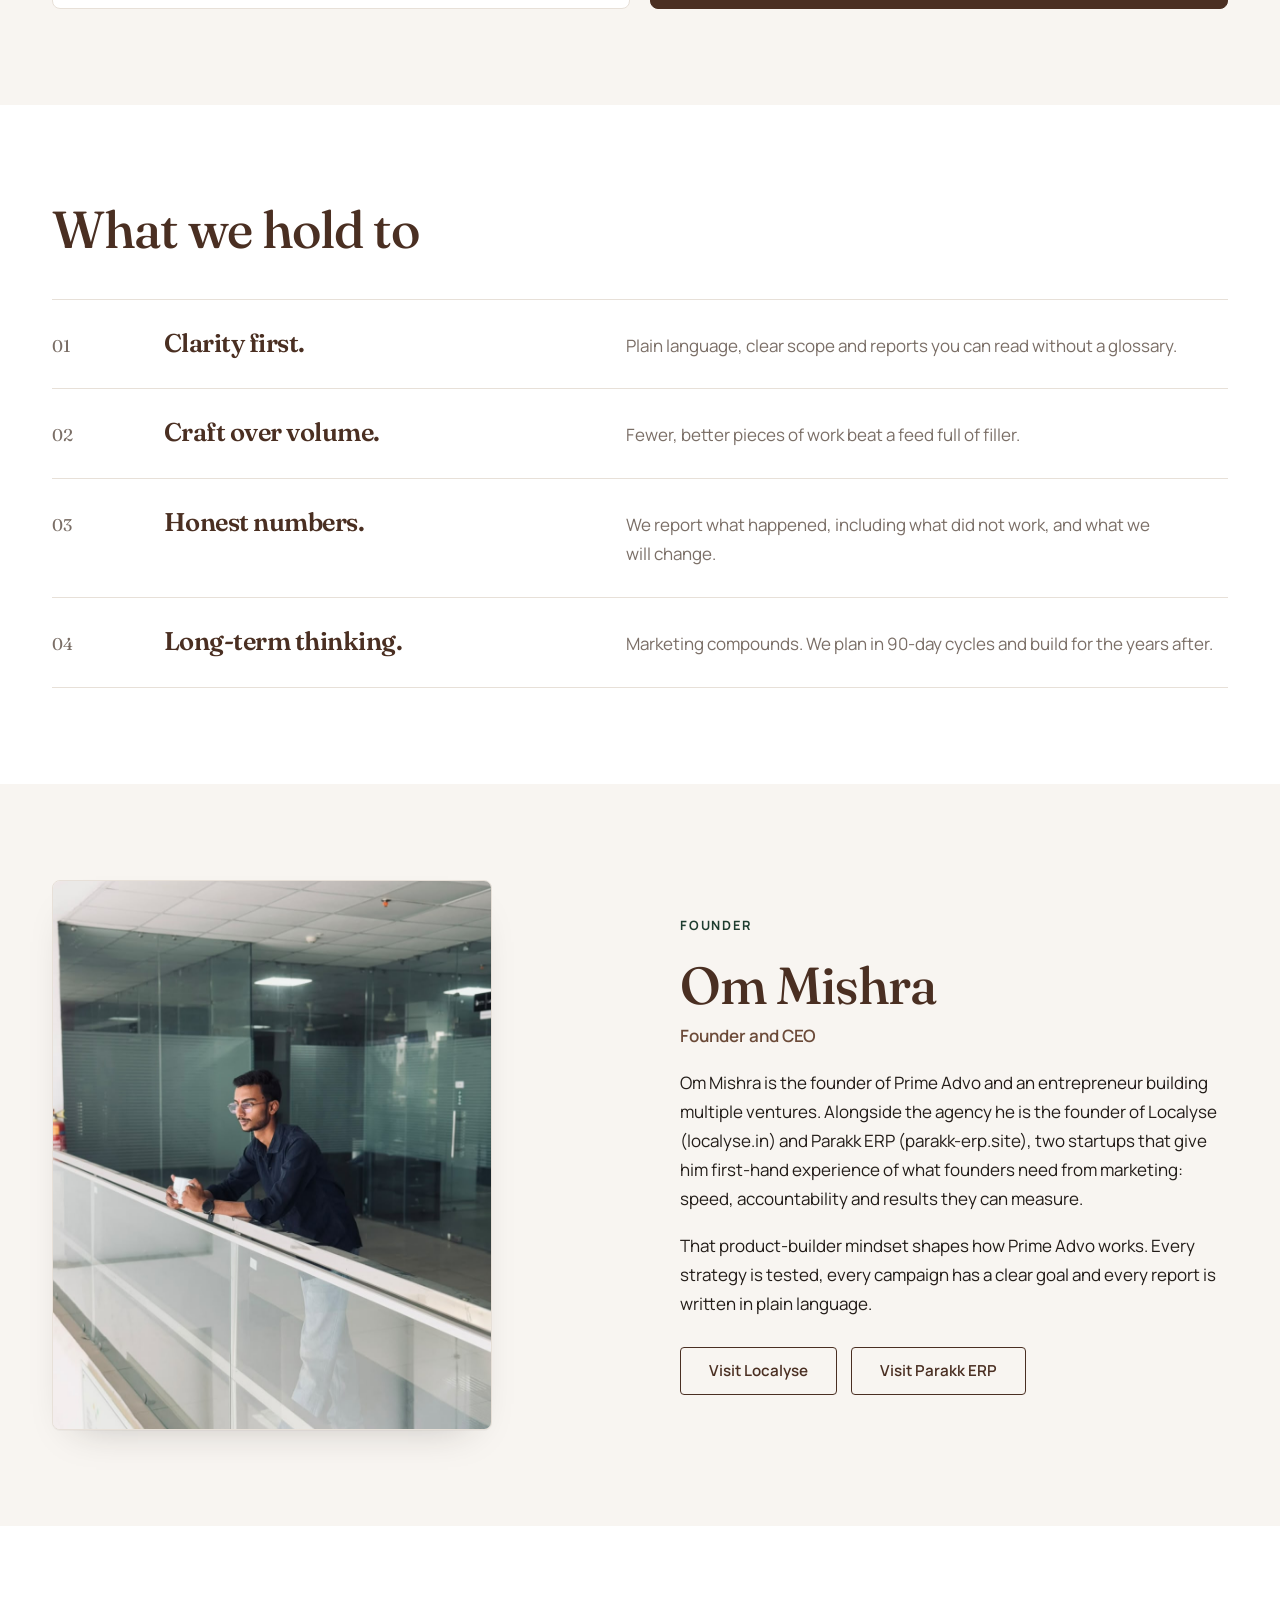
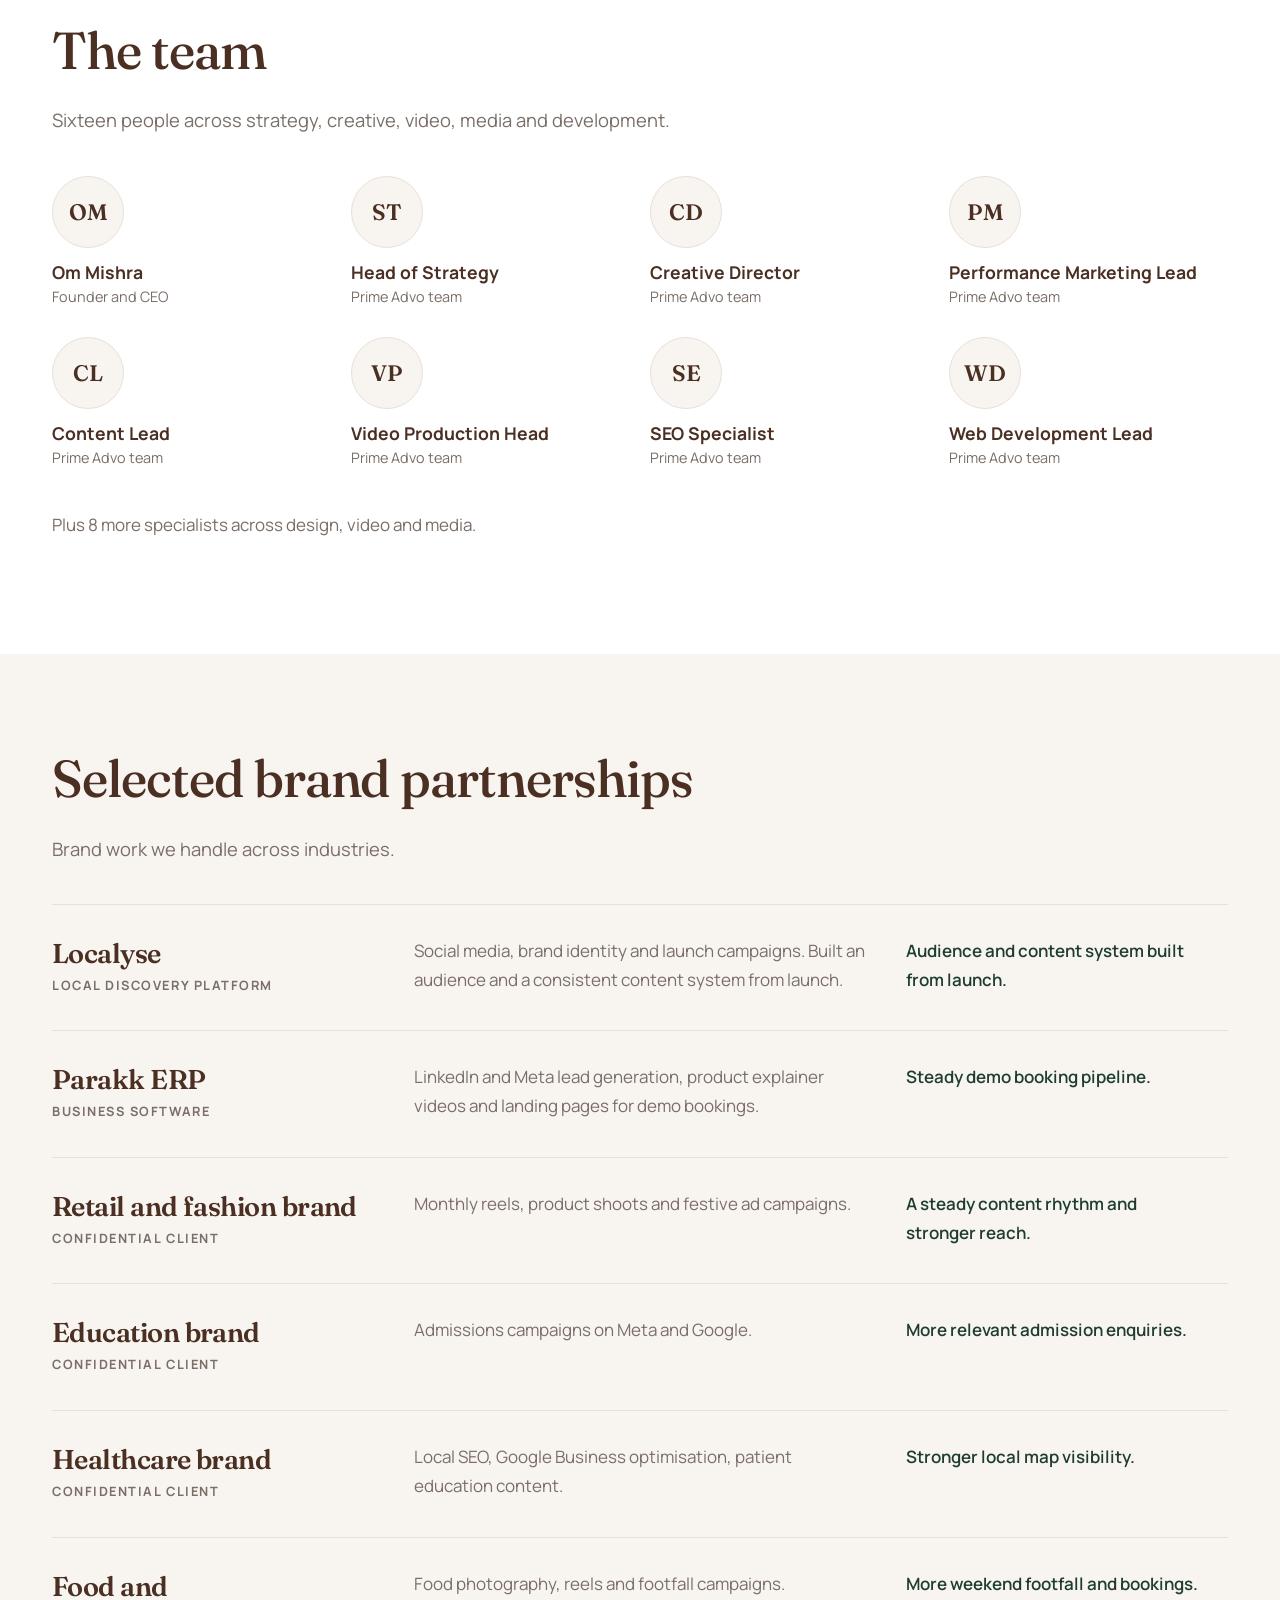
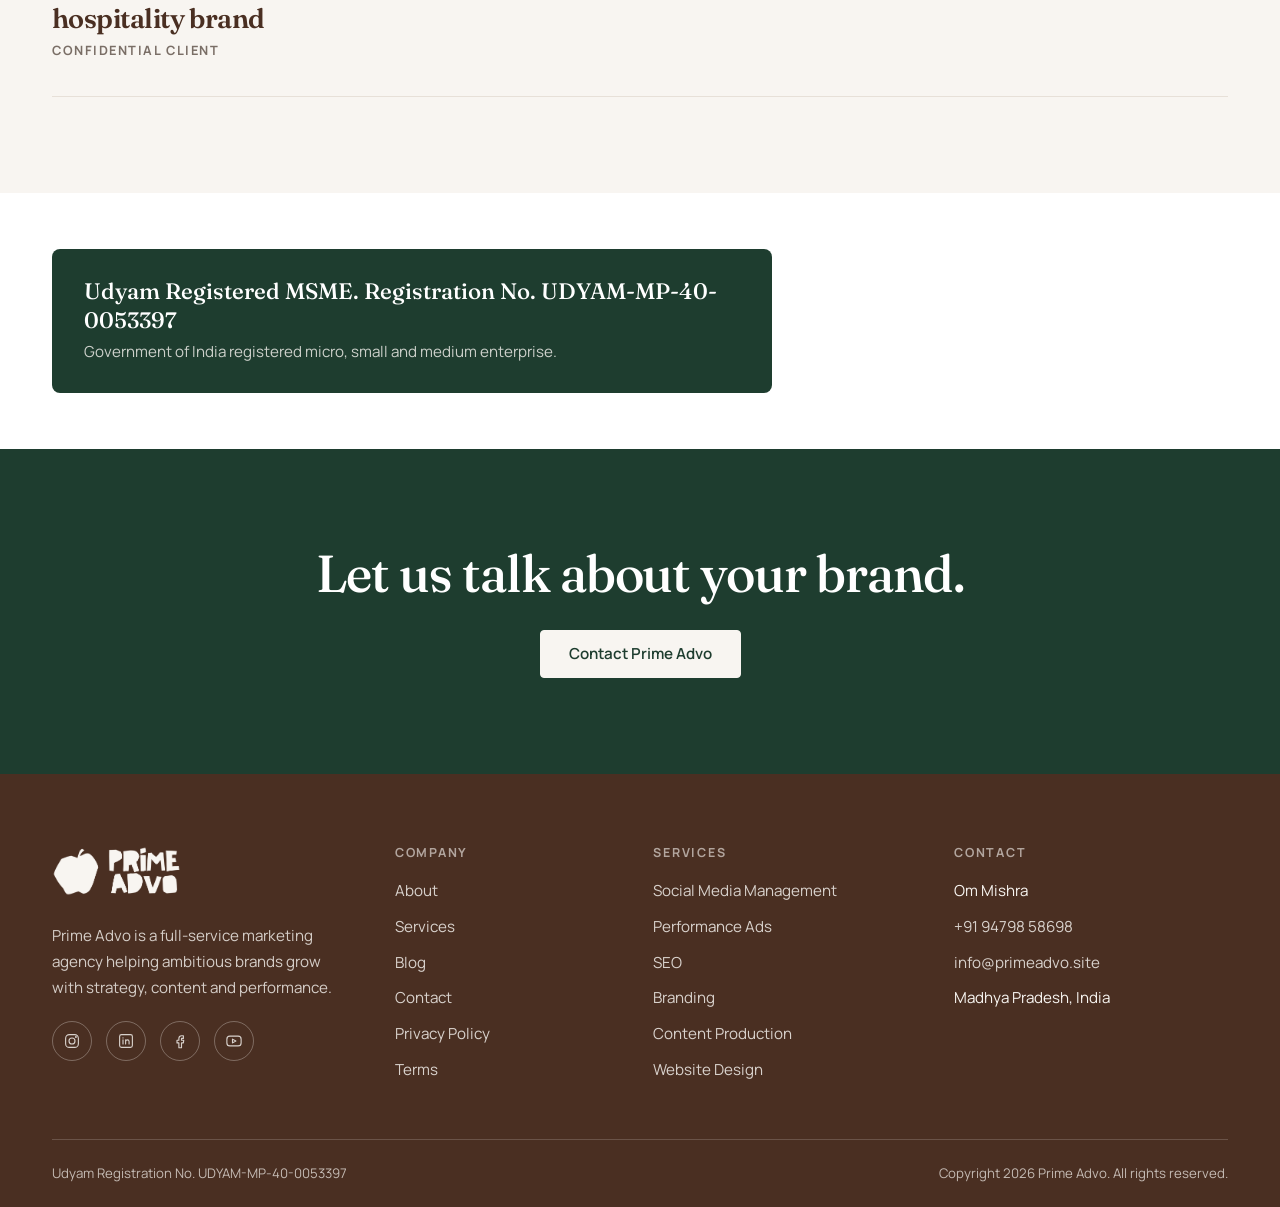
==== commit c663b95f: "Logo updated" ====
--- a/about.html
+++ b/about.html
@@ -95,7 +95,7 @@
     <div class="split">
       <div class="photo founder-photo">
         <span class="initials" aria-hidden="true">OM</span>
-        <img src="assets/img/om-mishra.jpg" alt="Portrait of Om Mishra, founder and CEO of Prime Advo" width="880" height="1100" loading="lazy" style="position:absolute;inset:0" onerror="this.style.display='none'">
+        <img src="assets/img/om-mishra.jpeg" alt="Portrait of Om Mishra, founder and CEO of Prime Advo" width="880" height="1100" loading="lazy" style="position:absolute;inset:0" onerror="this.style.display='none'">
       </div>
       <div>
         <span class="label">Founder</span>
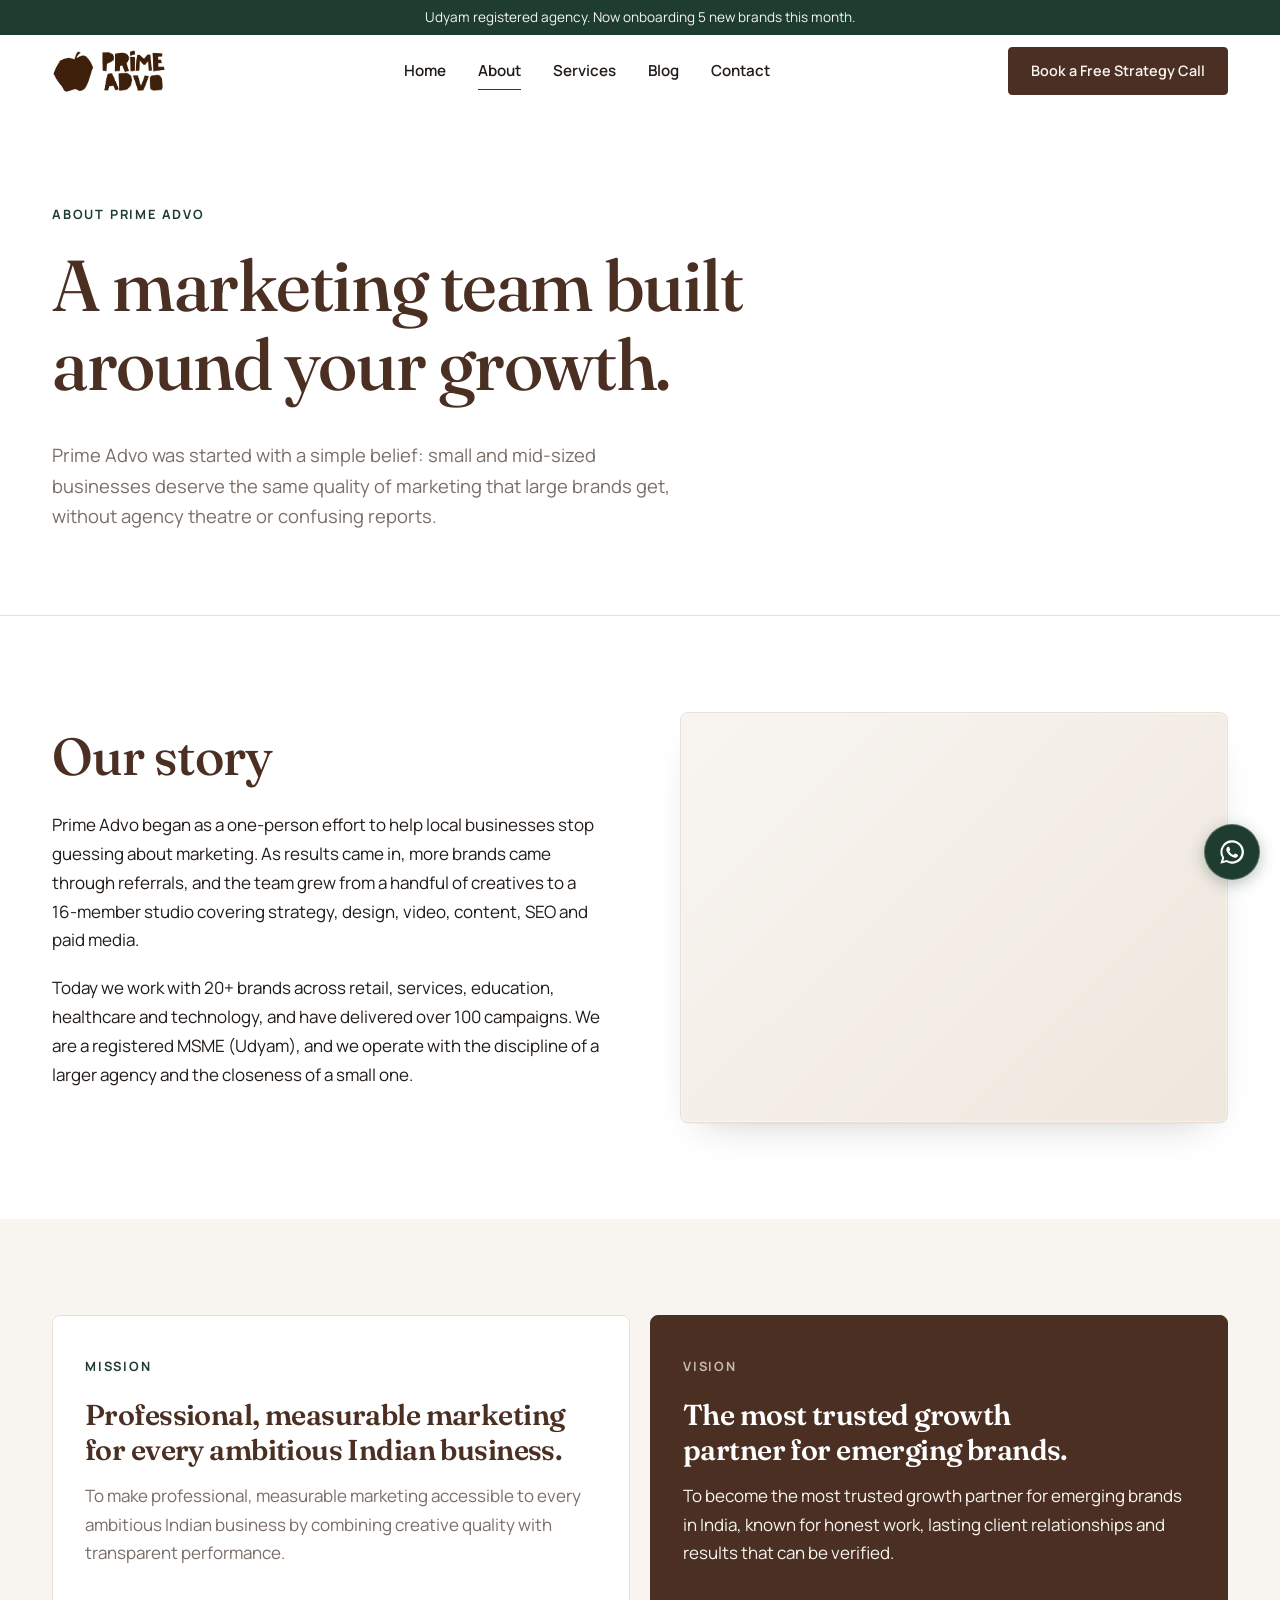
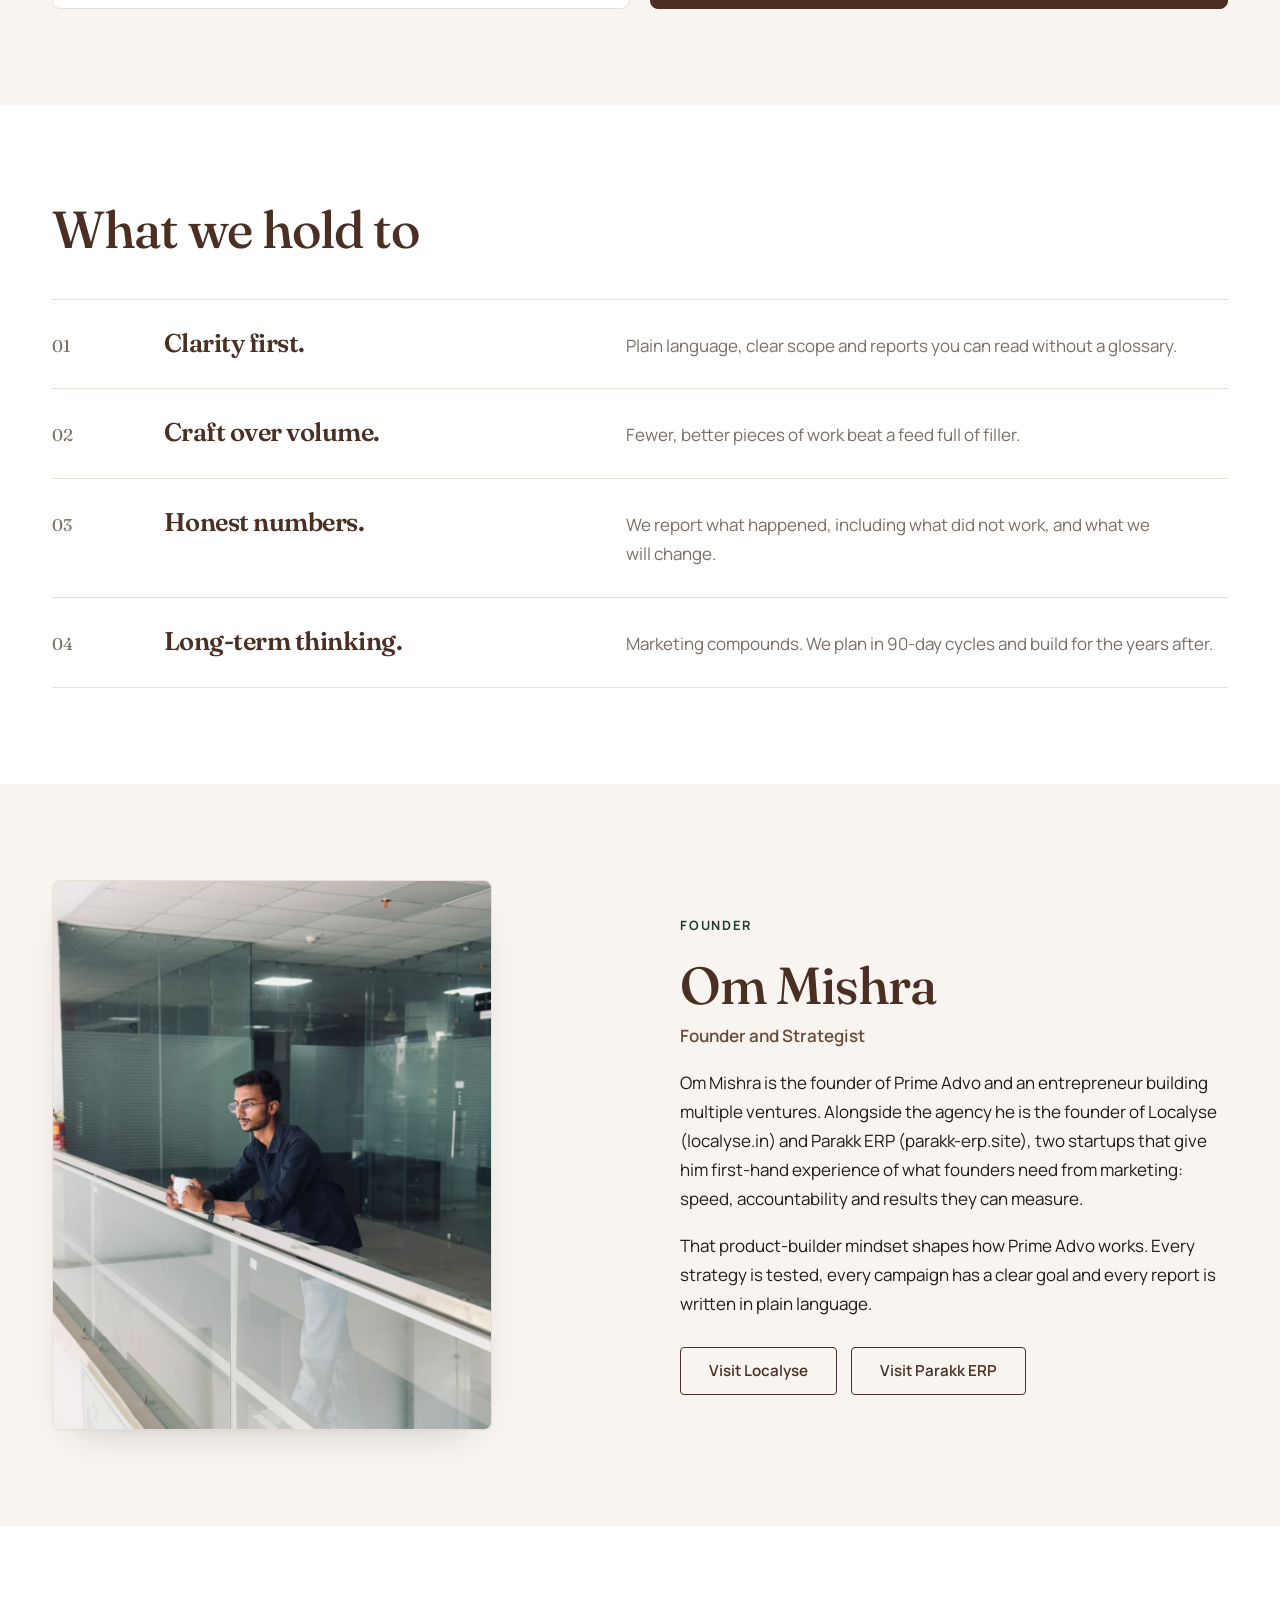
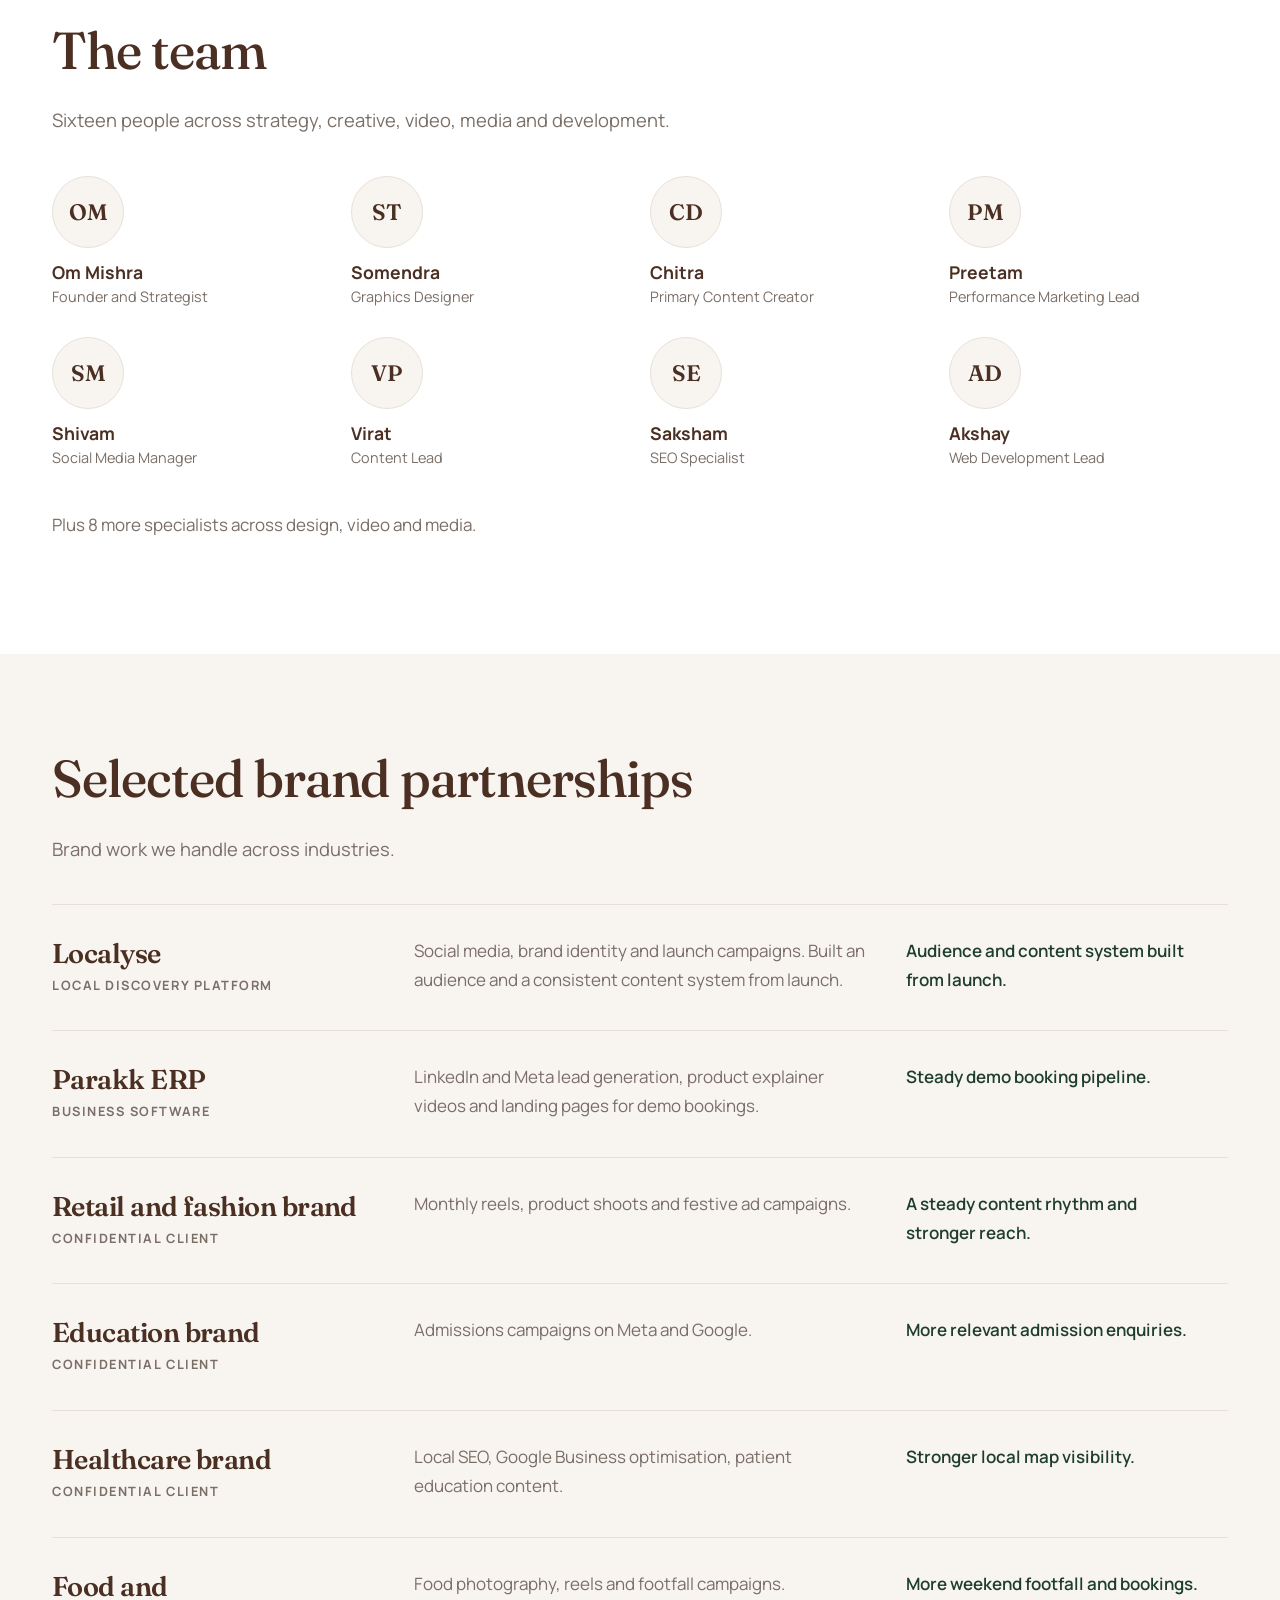
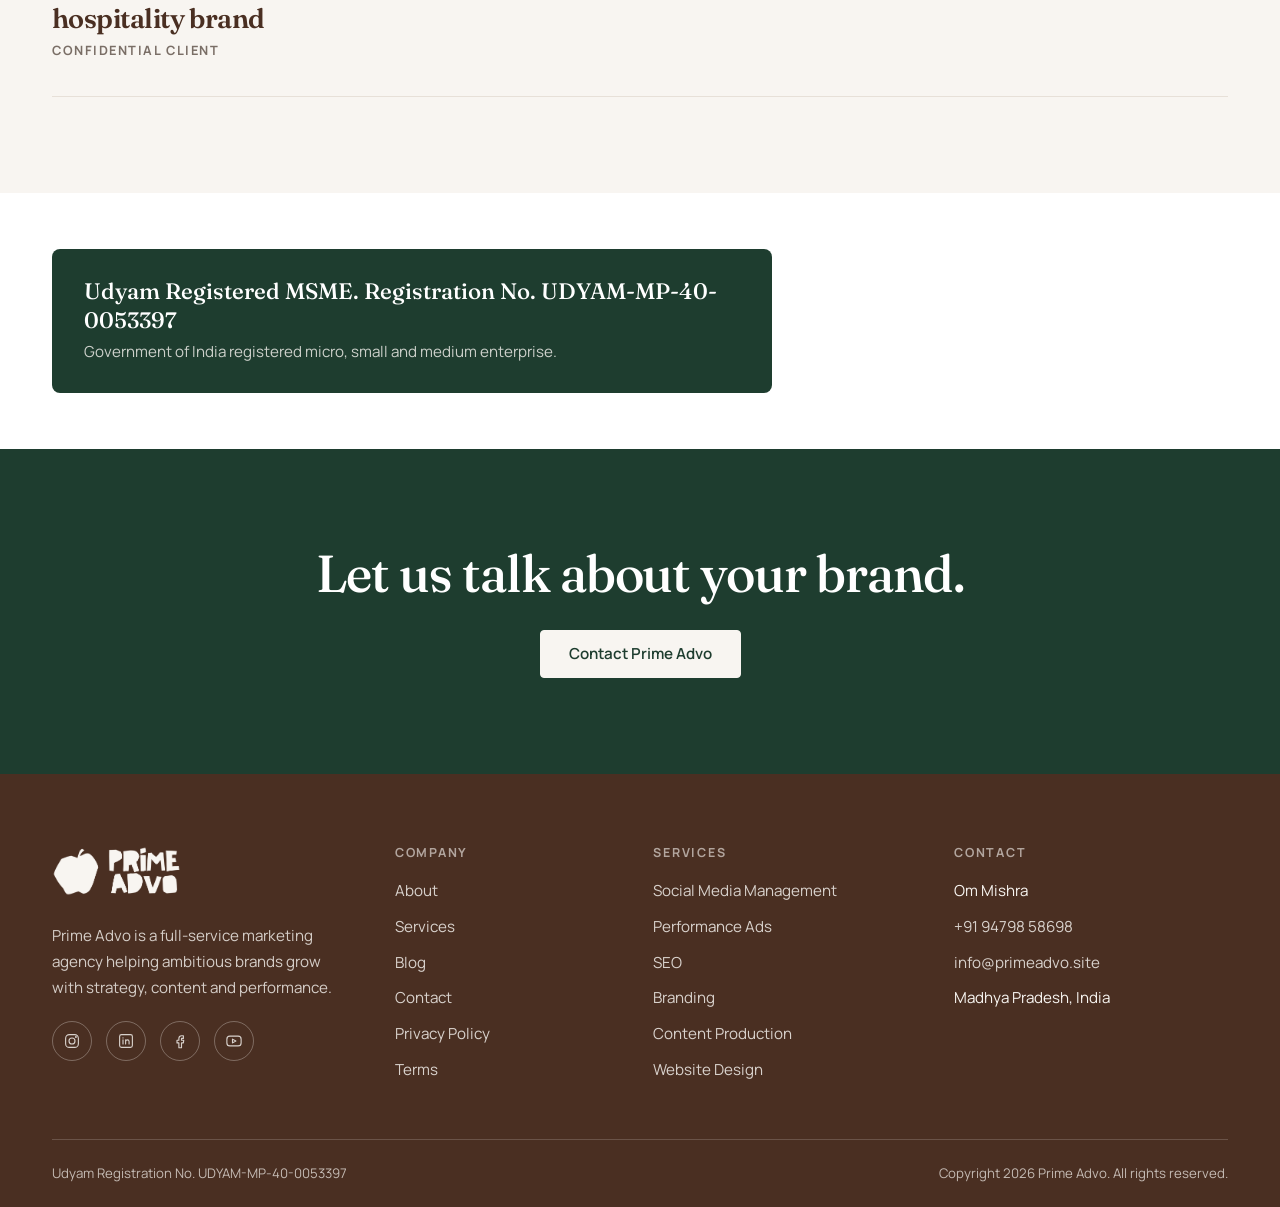
==== commit 90d6a636: "Names Updated" ====
--- a/about.html
+++ b/about.html
@@ -100,7 +100,7 @@
       <div>
         <span class="label">Founder</span>
         <h2 id="founder-h" style="margin-bottom:.15em">Om Mishra</h2>
-        <p style="color:var(--coffee-soft);font-weight:600">Founder and CEO</p>
+        <p style="color:var(--coffee-soft);font-weight:600">Founder and Strategist</p>
         <p>Om Mishra is the founder of Prime Advo and an entrepreneur building multiple ventures. Alongside the agency he is the founder of Localyse (localyse.in) and Parakk ERP (parakk-erp.site), two startups that give him first-hand experience of what founders need from marketing: speed, accountability and results they can measure.</p>
         <p>That product-builder mindset shapes how Prime Advo works. Every strategy is tested, every campaign has a clear goal and every report is written in plain language.</p>
         <div class="btn-group">
@@ -117,14 +117,14 @@
     <h2 id="team-h">The team</h2>
     <p class="lead">Sixteen people across strategy, creative, video, media and development.</p>
     <div class="team-grid">
-      <div class="member reveal"><div class="initials" aria-hidden="true">OM</div><h3>Om Mishra</h3><p>Founder and CEO</p></div>
-      <div class="member reveal"><div class="initials" aria-hidden="true">ST</div><h3>Head of Strategy</h3><p>Prime Advo team</p></div>
-      <div class="member reveal"><div class="initials" aria-hidden="true">CD</div><h3>Creative Director</h3><p>Prime Advo team</p></div>
-      <div class="member reveal"><div class="initials" aria-hidden="true">PM</div><h3>Performance Marketing Lead</h3><p>Prime Advo team</p></div>
-      <div class="member reveal"><div class="initials" aria-hidden="true">CL</div><h3>Content Lead</h3><p>Prime Advo team</p></div>
-      <div class="member reveal"><div class="initials" aria-hidden="true">VP</div><h3>Video Production Head</h3><p>Prime Advo team</p></div>
-      <div class="member reveal"><div class="initials" aria-hidden="true">SE</div><h3>SEO Specialist</h3><p>Prime Advo team</p></div>
-      <div class="member reveal"><div class="initials" aria-hidden="true">WD</div><h3>Web Development Lead</h3><p>Prime Advo team</p></div>
+      <div class="member reveal"><div class="initials" aria-hidden="true">OM</div><h3>Om Mishra</h3><p>Founder and Strategist</p></div>
+      <div class="member reveal"><div class="initials" aria-hidden="true">ST</div><h3>Somendra</h3><p>Graphics Designer</p></div>
+      <div class="member reveal"><div class="initials" aria-hidden="true">CD</div><h3>Chitra</h3><p>Primary Content Creator</p></div>
+      <div class="member reveal"><div class="initials" aria-hidden="true">PM</div><h3>Preetam</h3><p>Performance Marketing Lead</p></div>
+      <div class="member reveal"><div class="initials" aria-hidden="true">SM</div><h3>Shivam</h3><p>Social Media Manager</p></div>
+      <div class="member reveal"><div class="initials" aria-hidden="true">VP</div><h3>Virat</h3><p>Content Lead</p></div>
+      <div class="member reveal"><div class="initials" aria-hidden="true">SE</div><h3>Saksham</h3><p>SEO Specialist</p></div>
+      <div class="member reveal"><div class="initials" aria-hidden="true">AD</div><h3>Akshay</h3><p>Web Development Lead</p></div>
     </div>
     <p style="margin-top:40px;color:var(--muted)">Plus 8 more specialists across design, video and media.</p>
   </div>
